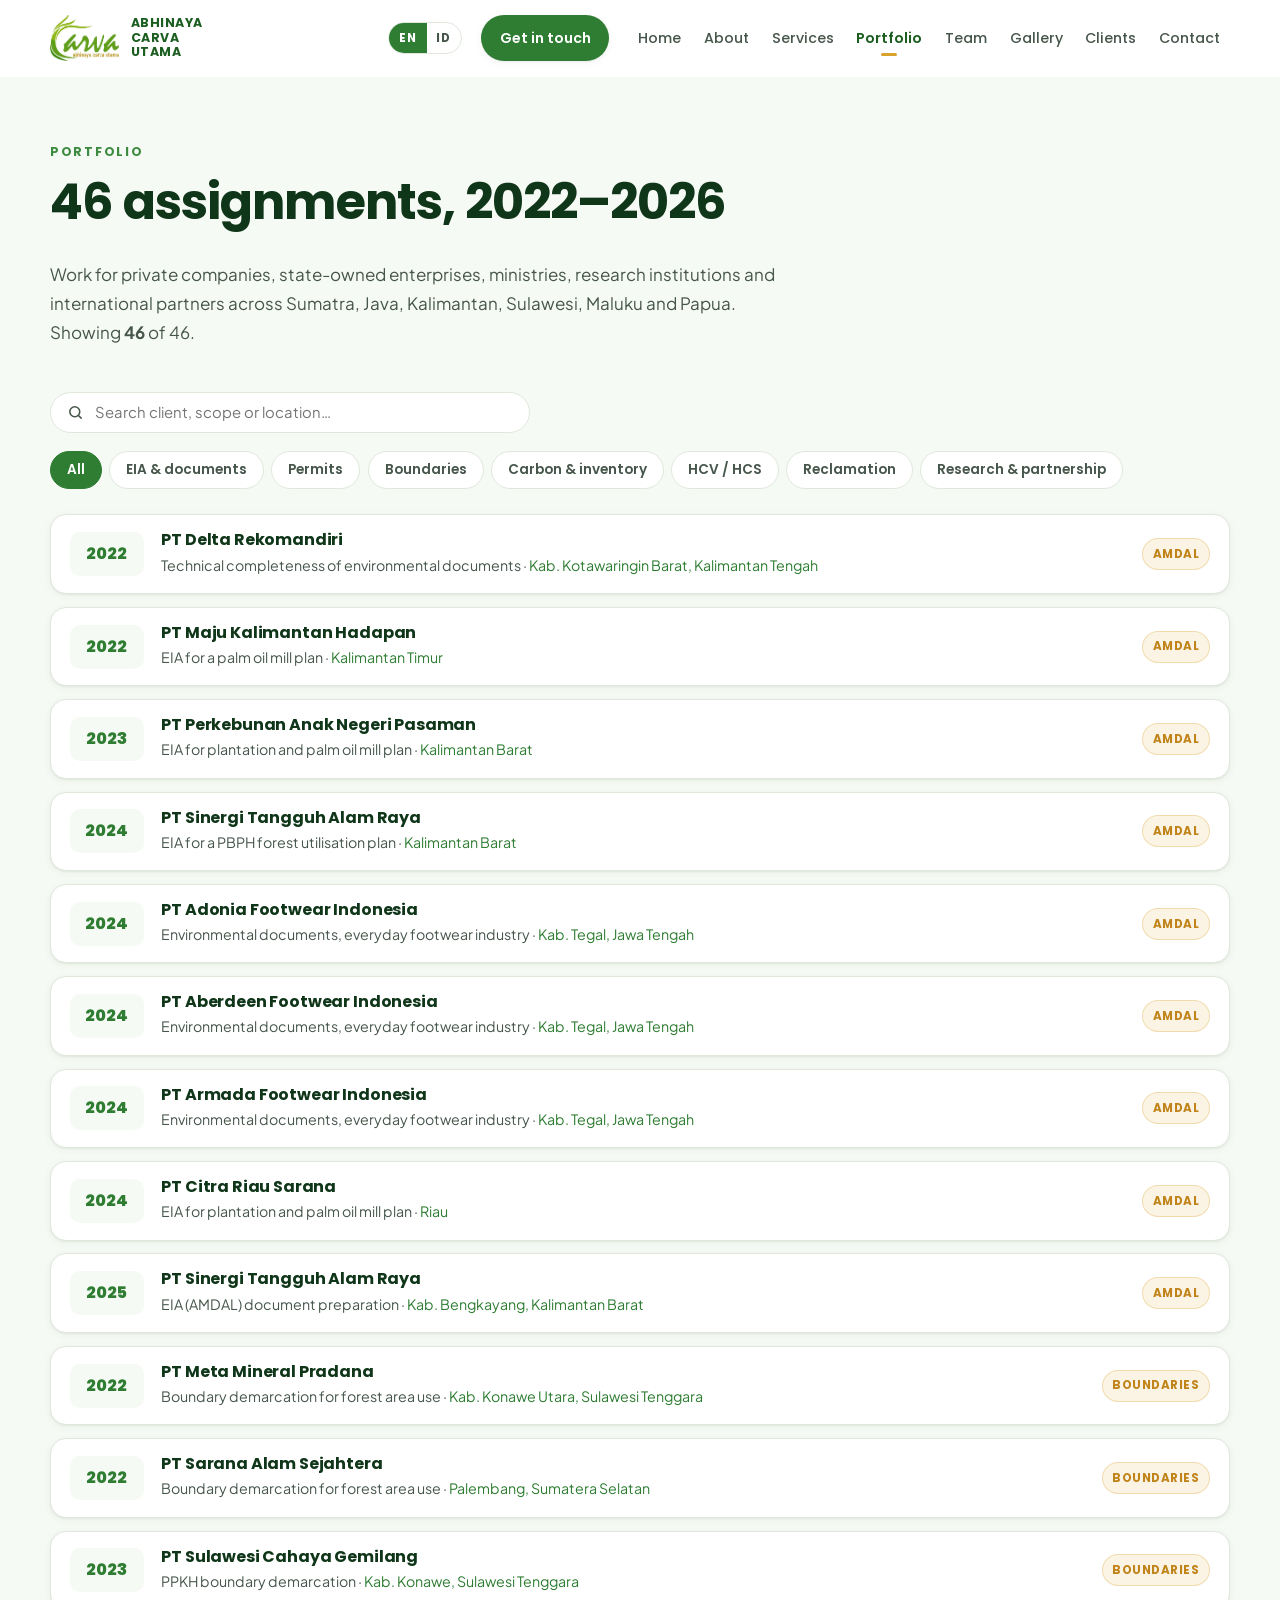
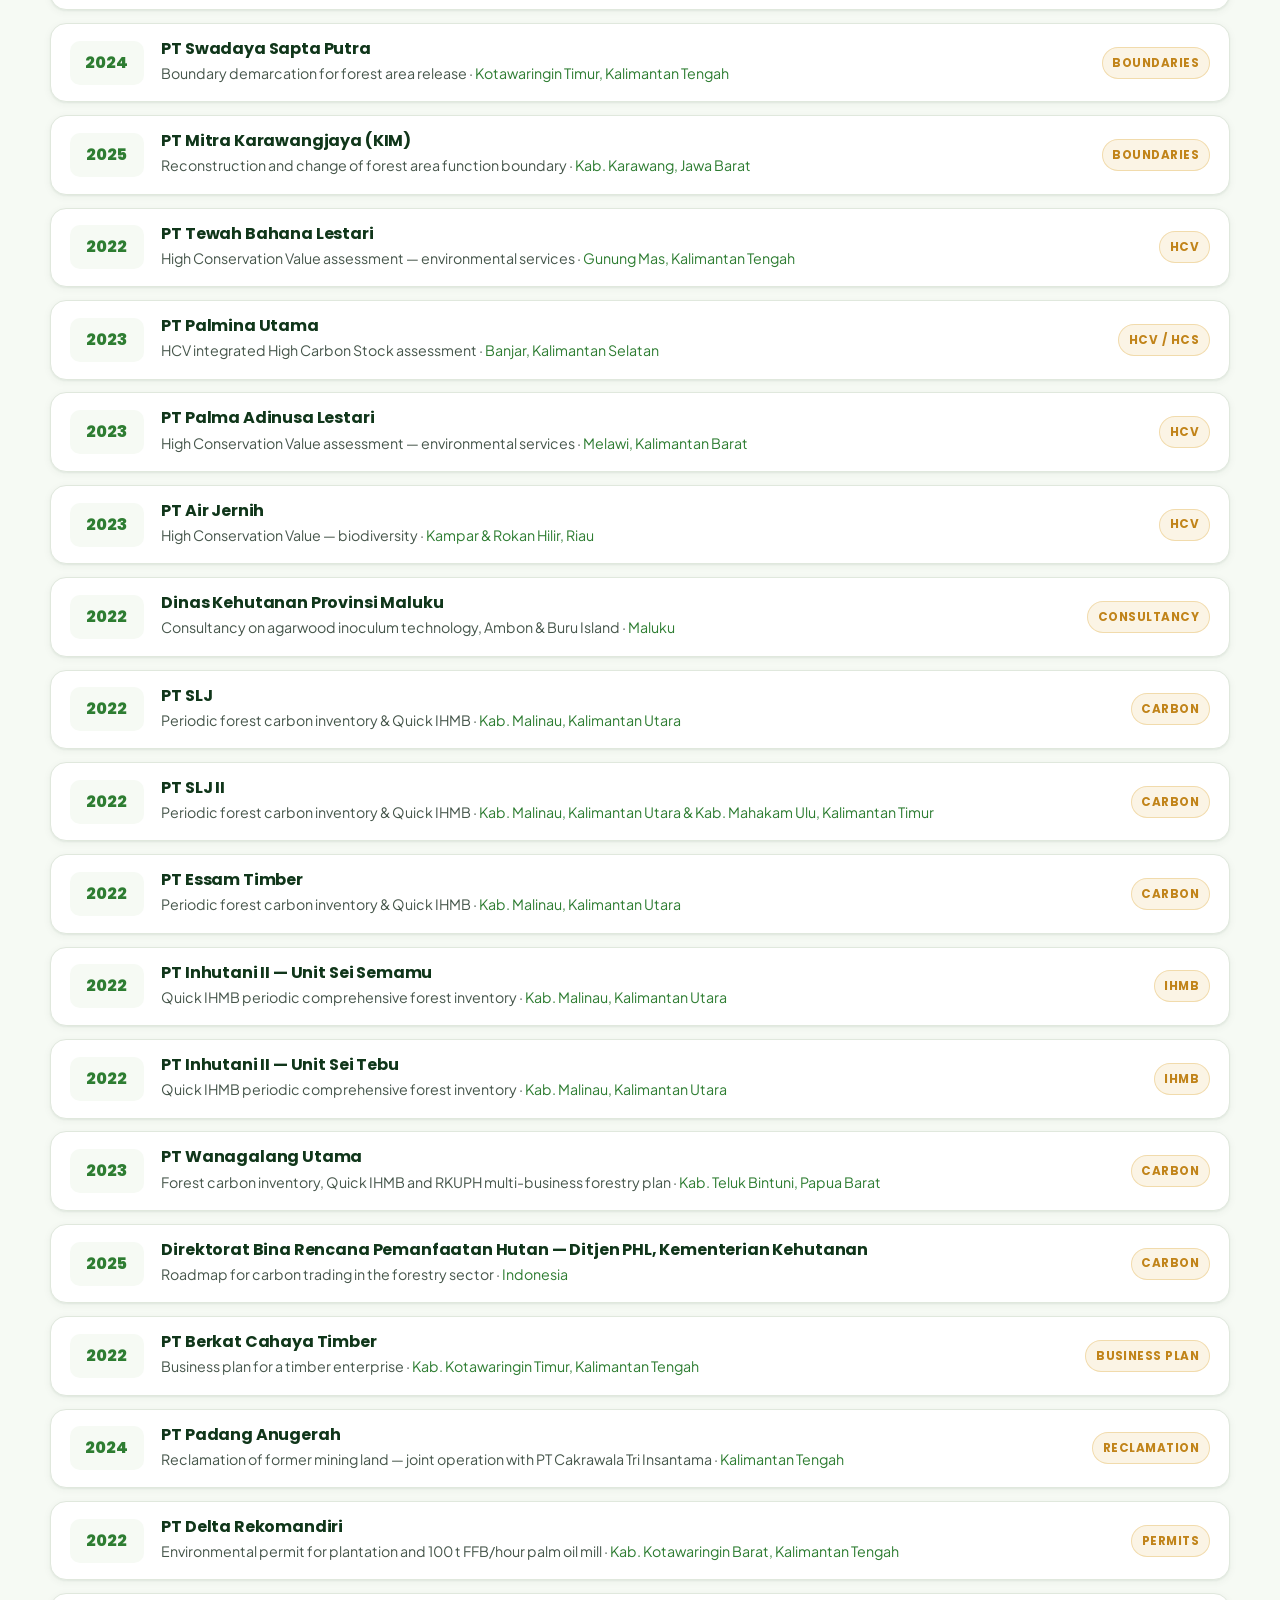
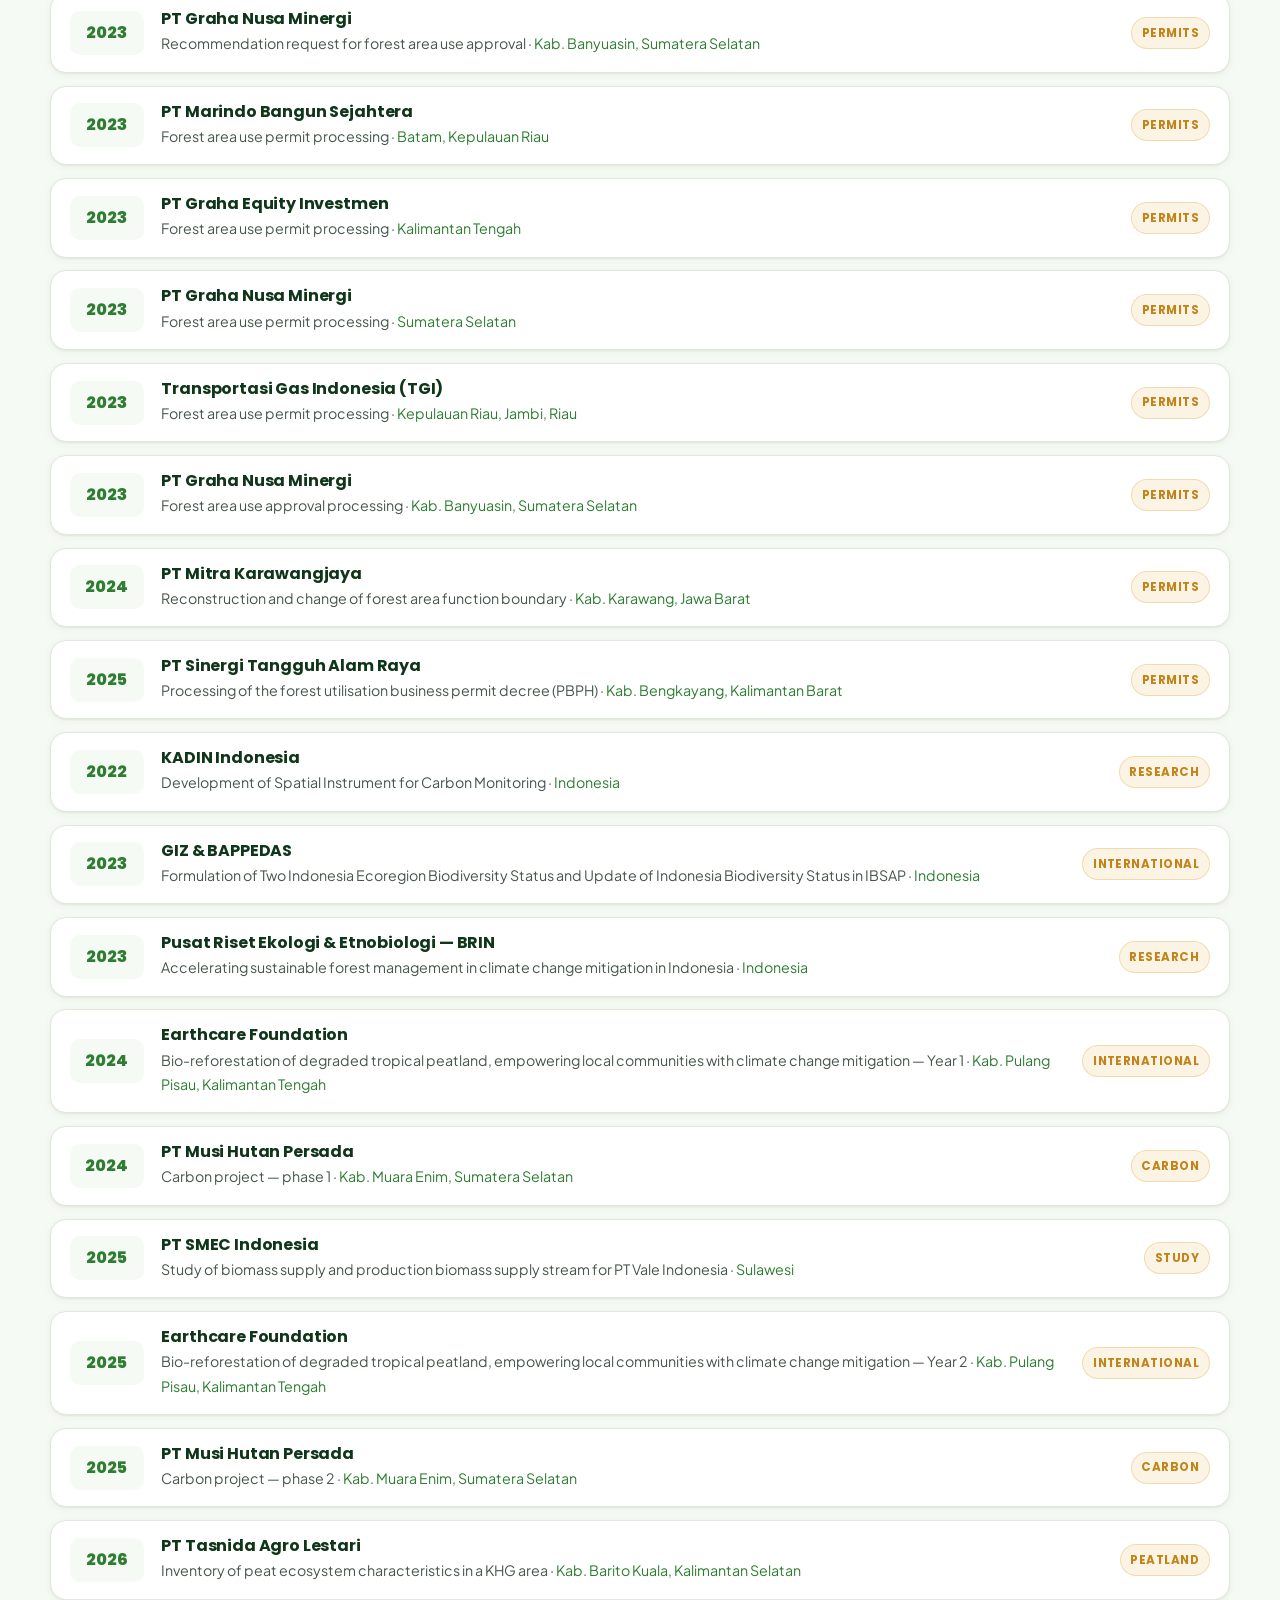
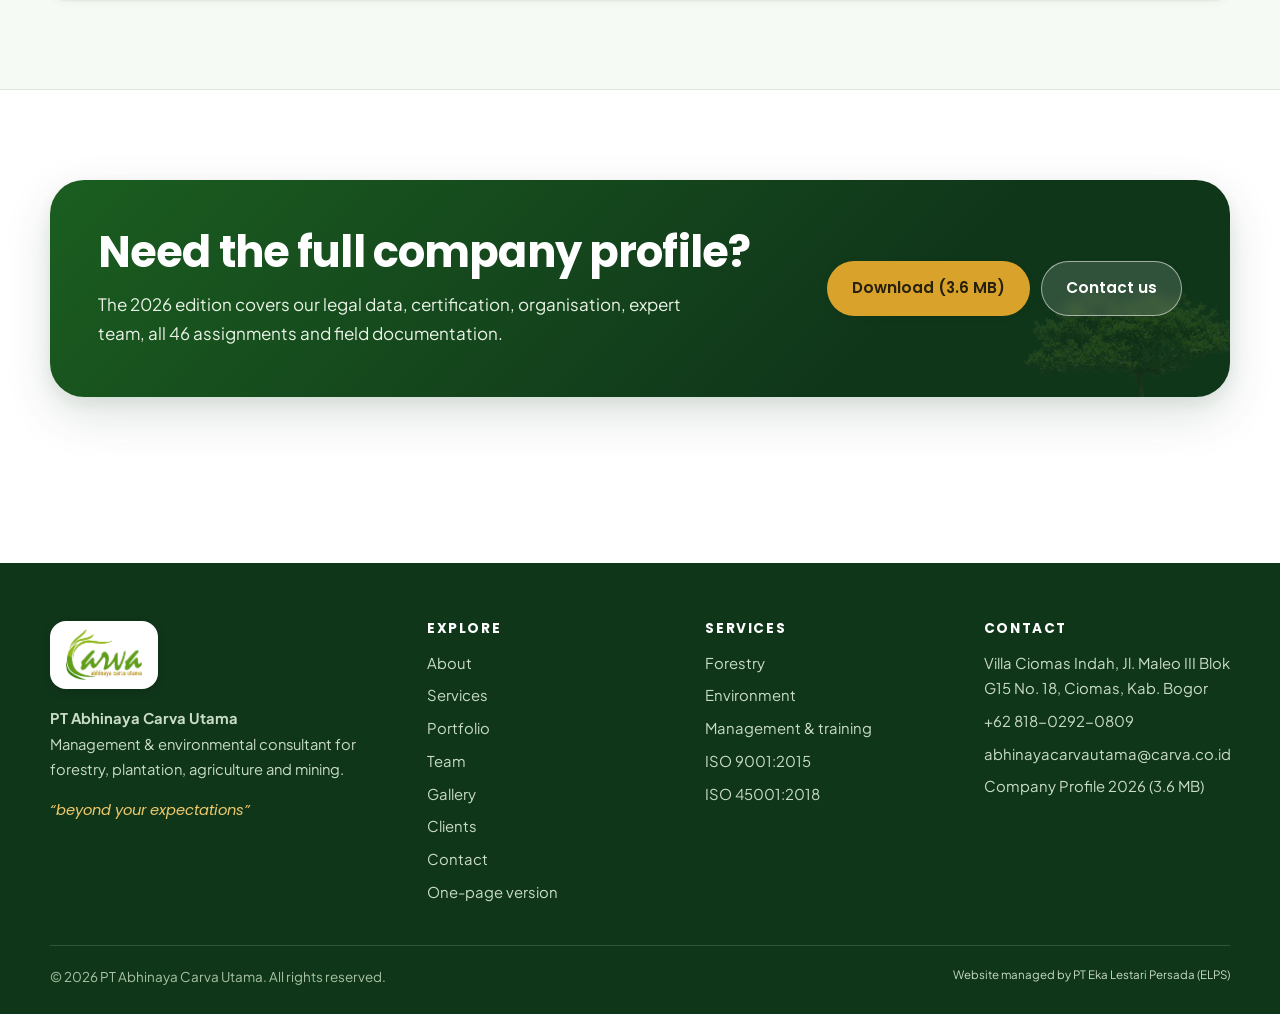
==== portofolio.html @ d55a7860 "Situs profil PT Abhinaya Carva Utama (carva.co.id) Situs statis dwibahasa (default Inggris) dibangun" ====
<!DOCTYPE html>
<html lang="en" data-lang="en">
<head>
<meta charset="utf-8">
<meta name="viewport" content="width=device-width, initial-scale=1">
<title>Portfolio — PT Abhinaya Carva Utama</title>
<meta name="description" content="46 assignments from 2022 to 2026 for private companies, state-owned enterprises, ministries, research institutions and international partners across Indonesia.">
<meta name="author" content="PT Abhinaya Carva Utama">
<link rel="canonical" href="https://carva.co.id/portofolio.html">
<meta name="theme-color" content="#1b5e20">
<meta property="og:type" content="website">
<meta property="og:locale" content="en_US">
<meta property="og:locale:alternate" content="id_ID">
<meta property="og:site_name" content="PT Abhinaya Carva Utama">
<meta property="og:title" content="Portfolio — PT Abhinaya Carva Utama">
<meta property="og:description" content="46 assignments from 2022 to 2026 for private companies, state-owned enterprises, ministries, research institutions and international partners across Indonesia.">
<meta property="og:url" content="https://carva.co.id/portofolio.html">
<meta property="og:image" content="https://carva.co.id/assets/img/hero-hutan.webp">
<meta name="twitter:card" content="summary_large_image">
<link rel="icon" type="image/png" href="assets/img/favicon.png">
<link rel="apple-touch-icon" href="assets/img/favicon.png">
<link rel="preconnect" href="https://fonts.googleapis.com">
<link rel="preconnect" href="https://fonts.gstatic.com" crossorigin>
<link rel="stylesheet" href="https://fonts.googleapis.com/css2?family=Poppins:wght@600;700;800&family=Plus+Jakarta+Sans:wght@400;500;600;700&display=swap">
<link rel="stylesheet" href="assets/css/style.css">
<link rel="stylesheet" href="assets/css/onepage.css">
</head>
<body>
<a class="skip" href="#isi"><span data-l="en">Skip to content</span><span data-l="id">Lompat ke konten</span></a>
<div class="progress" aria-hidden="true"><i></i></div>

<header class="site-header">
  <div class="wrap header-in">
    <a class="brand" href="multi-halaman.html" aria-label="PT Abhinaya Carva Utama">
      <img src="assets/img/logo-carva.png" alt="Logo CARVA — PT Abhinaya Carva Utama" width="617" height="409">
      <b>Abhinaya<br>Carva<br>Utama</b>
    </a>

    <button class="burger" aria-label="Menu" aria-expanded="false" aria-controls="menu"><span></span></button>

    <div class="lang" role="group" aria-label="Language / Bahasa">
      <button type="button" data-lang="en" aria-pressed="true">EN</button>
      <button type="button" data-lang="id" aria-pressed="false">ID</button>
    </div>

    <a class="btn btn-sm nav-cta" href="kontak.html"><span data-l="en">Get in touch</span><span data-l="id">Hubungi kami</span></a>

    <nav class="nav-links" id="menu" aria-label="Main">
      <a href="multi-halaman.html"><span data-l="en">Home</span><span data-l="id">Beranda</span></a>
      <a href="tentang.html"><span data-l="en">About</span><span data-l="id">Tentang</span></a>
      <a href="layanan.html"><span data-l="en">Services</span><span data-l="id">Layanan</span></a>
      <a href="portofolio.html" aria-current="page"><span data-l="en">Portfolio</span><span data-l="id">Portofolio</span></a>
      <a href="tim-ahli.html"><span data-l="en">Team</span><span data-l="id">Tim</span></a>
      <a href="galeri.html"><span data-l="en">Gallery</span><span data-l="id">Galeri</span></a>
      <a href="klien.html"><span data-l="en">Clients</span><span data-l="id">Klien</span></a>
      <a href="kontak.html"><span data-l="en">Contact</span><span data-l="id">Kontak</span></a>
    </nav>
  </div>
</header>

<main id="isi">
<section class="sec sec-top sec-cream" id="portofolio">
  <div class="wrap">
    <div class="sec-head">
      <span class="eyebrow"><span data-l="en">Portfolio</span><span data-l="id">Portofolio</span></span>
      <h1 class="page-h1"><span data-l="en">46 assignments, 2022–2026</span><span data-l="id">46 penugasan, 2022–2026</span></h1>
      <p>
        <span data-l="en">Work for private companies, state-owned enterprises, ministries, research institutions and international partners across Sumatra, Java, Kalimantan, Sulawesi, Maluku and Papua. Showing <b class="pf-count">46</b> of 46.</span>
        <span data-l="id">Pekerjaan untuk perusahaan swasta, BUMN, kementerian, lembaga riset, dan mitra internasional di Sumatera, Jawa, Kalimantan, Sulawesi, Maluku, dan Papua. Menampilkan <b class="pf-count">46</b> dari 46.</span>
      </p>
    </div>

    <div class="search">
      <svg width="17" height="17" viewBox="0 0 24 24" fill="none" stroke="currentColor" stroke-width="2.2" stroke-linecap="round" aria-hidden="true"><circle cx="11" cy="11" r="7"/><path d="m20 20-3.5-3.5"/></svg>
      <input type="search" id="pf-search" data-l-alt="Cari klien, pekerjaan, atau lokasi…|Search client, scope or location…" placeholder="Search client, scope or location…" aria-label="Search portfolio">
    </div>

    <div class="filters" data-target="#pf-list" data-item=".pf-item" data-key="cat" data-search="#pf-search" data-tally=".pf-count">
      <button type="button" data-filter="all" aria-pressed="true"><span data-l="en">All</span><span data-l="id">Semua</span></button>
      <button type="button" data-filter="amdal" aria-pressed="false"><span data-l="en">EIA &amp; documents</span><span data-l="id">AMDAL &amp; dokumen</span></button>
      <button type="button" data-filter="izin" aria-pressed="false"><span data-l="en">Permits</span><span data-l="id">Perizinan</span></button>
      <button type="button" data-filter="batas" aria-pressed="false"><span data-l="en">Boundaries</span><span data-l="id">Tata batas</span></button>
      <button type="button" data-filter="karbon" aria-pressed="false"><span data-l="en">Carbon &amp; inventory</span><span data-l="id">Karbon &amp; IHMB</span></button>
      <button type="button" data-filter="hcv" aria-pressed="false">HCV / HCS</button>
      <button type="button" data-filter="reklamasi" aria-pressed="false"><span data-l="en">Reclamation</span><span data-l="id">Reklamasi</span></button>
      <button type="button" data-filter="riset" aria-pressed="false"><span data-l="en">Research &amp; partnership</span><span data-l="id">Riset &amp; kerja sama</span></button>
    </div>

    <div class="pf" id="pf-list">
      <!-- AMDAL & dokumen lingkungan -->
      <article class="pf-item" data-cat="amdal"><div class="pf-year">2022</div><div><h3>PT Delta Rekomandiri</h3><p><span data-l="en">Technical completeness of environmental documents</span><span data-l="id">Penyusunan kelengkapan teknis dokumen lingkungan</span> · <em>Kab. Kotawaringin Barat, Kalimantan Tengah</em></p></div><span class="pf-cat">AMDAL</span></article>
      <article class="pf-item" data-cat="amdal"><div class="pf-year">2022</div><div><h3>PT Maju Kalimantan Hadapan</h3><p><span data-l="en">EIA for a palm oil mill plan</span><span data-l="id">AMDAL rencana kegiatan pabrik kelapa sawit</span> · <em>Kalimantan Timur</em></p></div><span class="pf-cat">AMDAL</span></article>
      <article class="pf-item" data-cat="amdal"><div class="pf-year">2023</div><div><h3>PT Perkebunan Anak Negeri Pasaman</h3><p><span data-l="en">EIA for plantation and palm oil mill plan</span><span data-l="id">AMDAL rencana kegiatan kebun &amp; pabrik kelapa sawit</span> · <em>Kalimantan Barat</em></p></div><span class="pf-cat">AMDAL</span></article>
      <article class="pf-item" data-cat="amdal"><div class="pf-year">2024</div><div><h3>PT Sinergi Tangguh Alam Raya</h3><p><span data-l="en">EIA for a PBPH forest utilisation plan</span><span data-l="id">AMDAL rencana kegiatan PBPH</span> · <em>Kalimantan Barat</em></p></div><span class="pf-cat">AMDAL</span></article>
      <article class="pf-item" data-cat="amdal"><div class="pf-year">2024</div><div><h3>PT Adonia Footwear Indonesia</h3><p><span data-l="en">Environmental documents, everyday footwear industry</span><span data-l="id">Penyusunan dokumen lingkungan, industri alas kaki keperluan sehari-hari</span> · <em>Kab. Tegal, Jawa Tengah</em></p></div><span class="pf-cat">AMDAL</span></article>
      <article class="pf-item" data-cat="amdal"><div class="pf-year">2024</div><div><h3>PT Aberdeen Footwear Indonesia</h3><p><span data-l="en">Environmental documents, everyday footwear industry</span><span data-l="id">Penyusunan dokumen lingkungan, industri alas kaki keperluan sehari-hari</span> · <em>Kab. Tegal, Jawa Tengah</em></p></div><span class="pf-cat">AMDAL</span></article>
      <article class="pf-item" data-cat="amdal"><div class="pf-year">2024</div><div><h3>PT Armada Footwear Indonesia</h3><p><span data-l="en">Environmental documents, everyday footwear industry</span><span data-l="id">Penyusunan dokumen lingkungan, industri alas kaki keperluan sehari-hari</span> · <em>Kab. Tegal, Jawa Tengah</em></p></div><span class="pf-cat">AMDAL</span></article>
      <article class="pf-item" data-cat="amdal"><div class="pf-year">2024</div><div><h3>PT Citra Riau Sarana</h3><p><span data-l="en">EIA for plantation and palm oil mill plan</span><span data-l="id">AMDAL rencana kegiatan kebun &amp; pabrik kelapa sawit</span> · <em>Riau</em></p></div><span class="pf-cat">AMDAL</span></article>
      <article class="pf-item" data-cat="amdal"><div class="pf-year">2025</div><div><h3>PT Sinergi Tangguh Alam Raya</h3><p><span data-l="en">EIA (AMDAL) document preparation</span><span data-l="id">Penyusunan dokumen AMDAL</span> · <em>Kab. Bengkayang, Kalimantan Barat</em></p></div><span class="pf-cat">AMDAL</span></article>

      <!-- Tata batas -->
      <article class="pf-item" data-cat="batas"><div class="pf-year">2022</div><div><h3>PT Meta Mineral Pradana</h3><p><span data-l="en">Boundary demarcation for forest area use</span><span data-l="id">Tata batas penggunaan kawasan hutan</span> · <em>Kab. Konawe Utara, Sulawesi Tenggara</em></p></div><span class="pf-cat"><span data-l="en">Boundaries</span><span data-l="id">Tata batas</span></span></article>
      <article class="pf-item" data-cat="batas"><div class="pf-year">2022</div><div><h3>PT Sarana Alam Sejahtera</h3><p><span data-l="en">Boundary demarcation for forest area use</span><span data-l="id">Tata batas penggunaan kawasan hutan</span> · <em>Palembang, Sumatera Selatan</em></p></div><span class="pf-cat"><span data-l="en">Boundaries</span><span data-l="id">Tata batas</span></span></article>
      <article class="pf-item" data-cat="batas"><div class="pf-year">2023</div><div><h3>PT Sulawesi Cahaya Gemilang</h3><p><span data-l="en">PPKH boundary demarcation</span><span data-l="id">Tata batas PPKH</span> · <em>Kab. Konawe, Sulawesi Tenggara</em></p></div><span class="pf-cat"><span data-l="en">Boundaries</span><span data-l="id">Tata batas</span></span></article>
      <article class="pf-item" data-cat="batas"><div class="pf-year">2024</div><div><h3>PT Swadaya Sapta Putra</h3><p><span data-l="en">Boundary demarcation for forest area release</span><span data-l="id">Tata batas pelepasan kawasan hutan</span> · <em>Kotawaringin Timur, Kalimantan Tengah</em></p></div><span class="pf-cat"><span data-l="en">Boundaries</span><span data-l="id">Tata batas</span></span></article>
      <article class="pf-item" data-cat="batas"><div class="pf-year">2025</div><div><h3>PT Mitra Karawangjaya (KIM)</h3><p><span data-l="en">Reconstruction and change of forest area function boundary</span><span data-l="id">Rekonstruksi dan perubahan batas fungsi kawasan hutan</span> · <em>Kab. Karawang, Jawa Barat</em></p></div><span class="pf-cat"><span data-l="en">Boundaries</span><span data-l="id">Tata batas</span></span></article>

      <!-- HCV / HCS -->
      <article class="pf-item" data-cat="hcv"><div class="pf-year">2022</div><div><h3>PT Tewah Bahana Lestari</h3><p><span data-l="en">High Conservation Value assessment — environmental services</span><span data-l="id">High Conservation Value — jasa lingkungan</span> · <em>Gunung Mas, Kalimantan Tengah</em></p></div><span class="pf-cat">HCV</span></article>
      <article class="pf-item" data-cat="hcv"><div class="pf-year">2023</div><div><h3>PT Palmina Utama</h3><p><span data-l="en">HCV integrated High Carbon Stock assessment</span><span data-l="id">HCV terintegrasi High Carbon Stock</span> · <em>Banjar, Kalimantan Selatan</em></p></div><span class="pf-cat">HCV / HCS</span></article>
      <article class="pf-item" data-cat="hcv"><div class="pf-year">2023</div><div><h3>PT Palma Adinusa Lestari</h3><p><span data-l="en">High Conservation Value assessment — environmental services</span><span data-l="id">High Conservation Value — jasa lingkungan</span> · <em>Melawi, Kalimantan Barat</em></p></div><span class="pf-cat">HCV</span></article>
      <article class="pf-item" data-cat="hcv"><div class="pf-year">2023</div><div><h3>PT Air Jernih</h3><p><span data-l="en">High Conservation Value — biodiversity</span><span data-l="id">High Conservation Value — biodiversity</span> · <em>Kampar &amp; Rokan Hilir, Riau</em></p></div><span class="pf-cat">HCV</span></article>

      <!-- Karbon & IHMB -->
      <article class="pf-item" data-cat="karbon"><div class="pf-year">2022</div><div><h3>Dinas Kehutanan Provinsi Maluku</h3><p><span data-l="en">Consultancy on agarwood inoculum technology, Ambon &amp; Buru Island</span><span data-l="id">Jasa konsultasi penerapan teknologi pembuatan inokula gaharu, Ambon &amp; Pulau Buru</span> · <em>Maluku</em></p></div><span class="pf-cat"><span data-l="en">Consultancy</span><span data-l="id">Konsultasi</span></span></article>
      <article class="pf-item" data-cat="karbon"><div class="pf-year">2022</div><div><h3>PT SLJ</h3><p><span data-l="en">Periodic forest carbon inventory &amp; Quick IHMB</span><span data-l="id">Inventarisasi karbon hutan berkala &amp; Quick IHMB</span> · <em>Kab. Malinau, Kalimantan Utara</em></p></div><span class="pf-cat"><span data-l="en">Carbon</span><span data-l="id">Karbon</span></span></article>
      <article class="pf-item" data-cat="karbon"><div class="pf-year">2022</div><div><h3>PT SLJ II</h3><p><span data-l="en">Periodic forest carbon inventory &amp; Quick IHMB</span><span data-l="id">Inventarisasi karbon hutan berkala &amp; Quick IHMB</span> · <em>Kab. Malinau, Kalimantan Utara &amp; Kab. Mahakam Ulu, Kalimantan Timur</em></p></div><span class="pf-cat"><span data-l="en">Carbon</span><span data-l="id">Karbon</span></span></article>
      <article class="pf-item" data-cat="karbon"><div class="pf-year">2022</div><div><h3>PT Essam Timber</h3><p><span data-l="en">Periodic forest carbon inventory &amp; Quick IHMB</span><span data-l="id">Inventarisasi karbon hutan berkala &amp; Quick IHMB</span> · <em>Kab. Malinau, Kalimantan Utara</em></p></div><span class="pf-cat"><span data-l="en">Carbon</span><span data-l="id">Karbon</span></span></article>
      <article class="pf-item" data-cat="karbon"><div class="pf-year">2022</div><div><h3>PT Inhutani II — Unit Sei Semamu</h3><p><span data-l="en">Quick IHMB periodic comprehensive forest inventory</span><span data-l="id">Quick IHMB — Inventarisasi Hutan Menyeluruh Berkala</span> · <em>Kab. Malinau, Kalimantan Utara</em></p></div><span class="pf-cat">IHMB</span></article>
      <article class="pf-item" data-cat="karbon"><div class="pf-year">2022</div><div><h3>PT Inhutani II — Unit Sei Tebu</h3><p><span data-l="en">Quick IHMB periodic comprehensive forest inventory</span><span data-l="id">Quick IHMB — Inventarisasi Hutan Menyeluruh Berkala</span> · <em>Kab. Malinau, Kalimantan Utara</em></p></div><span class="pf-cat">IHMB</span></article>
      <article class="pf-item" data-cat="karbon"><div class="pf-year">2023</div><div><h3>PT Wanagalang Utama</h3><p><span data-l="en">Forest carbon inventory, Quick IHMB and RKUPH multi-business forestry plan</span><span data-l="id">Inventarisasi karbon hutan berkala, Quick IHMB, dan penyusunan RKUPH Multi Usaha Kehutanan</span> · <em>Kab. Teluk Bintuni, Papua Barat</em></p></div><span class="pf-cat"><span data-l="en">Carbon</span><span data-l="id">Karbon</span></span></article>
      <article class="pf-item" data-cat="karbon"><div class="pf-year">2025</div><div><h3>Direktorat Bina Rencana Pemanfaatan Hutan — Ditjen PHL, Kementerian Kehutanan</h3><p><span data-l="en">Roadmap for carbon trading in the forestry sector</span><span data-l="id">Penyusunan peta jalan perdagangan karbon sektor kehutanan</span> · <em>Indonesia</em></p></div><span class="pf-cat"><span data-l="en">Carbon</span><span data-l="id">Karbon</span></span></article>
      <article class="pf-item" data-cat="karbon"><div class="pf-year">2022</div><div><h3>PT Berkat Cahaya Timber</h3><p><span data-l="en">Business plan for a timber enterprise</span><span data-l="id">Penyusunan business plan usaha kayu</span> · <em>Kab. Kotawaringin Timur, Kalimantan Tengah</em></p></div><span class="pf-cat">Business Plan</span></article>

      <!-- Reklamasi -->
      <article class="pf-item" data-cat="reklamasi"><div class="pf-year">2024</div><div><h3>PT Padang Anugerah</h3><p><span data-l="en">Reclamation of former mining land — joint operation with PT Cakrawala Tri Insantama</span><span data-l="id">Reklamasi lahan bekas tambang — KSO dengan PT Cakrawala Tri Insantama</span> · <em>Kalimantan Tengah</em></p></div><span class="pf-cat"><span data-l="en">Reclamation</span><span data-l="id">Reklamasi</span></span></article>

      <!-- Perizinan -->
      <article class="pf-item" data-cat="izin"><div class="pf-year">2022</div><div><h3>PT Delta Rekomandiri</h3><p><span data-l="en">Environmental permit for plantation and 100 t FFB/hour palm oil mill</span><span data-l="id">Penyusunan izin lingkungan pembangunan perkebunan &amp; pabrik pengolahan kelapa sawit kapasitas 100 ton TBS/jam</span> · <em>Kab. Kotawaringin Barat, Kalimantan Tengah</em></p></div><span class="pf-cat"><span data-l="en">Permits</span><span data-l="id">Perizinan</span></span></article>
      <article class="pf-item" data-cat="izin"><div class="pf-year">2023</div><div><h3>PT Graha Nusa Minergi</h3><p><span data-l="en">Recommendation request for forest area use approval</span><span data-l="id">Pengurusan permohonan rekomendasi persetujuan penggunaan kawasan hutan</span> · <em>Kab. Banyuasin, Sumatera Selatan</em></p></div><span class="pf-cat"><span data-l="en">Permits</span><span data-l="id">Perizinan</span></span></article>
      <article class="pf-item" data-cat="izin"><div class="pf-year">2023</div><div><h3>PT Marindo Bangun Sejahtera</h3><p><span data-l="en">Forest area use permit processing</span><span data-l="id">Pengurusan perizinan penggunaan kawasan hutan</span> · <em>Batam, Kepulauan Riau</em></p></div><span class="pf-cat"><span data-l="en">Permits</span><span data-l="id">Perizinan</span></span></article>
      <article class="pf-item" data-cat="izin"><div class="pf-year">2023</div><div><h3>PT Graha Equity Investmen</h3><p><span data-l="en">Forest area use permit processing</span><span data-l="id">Pengurusan perizinan penggunaan kawasan hutan</span> · <em>Kalimantan Tengah</em></p></div><span class="pf-cat"><span data-l="en">Permits</span><span data-l="id">Perizinan</span></span></article>
      <article class="pf-item" data-cat="izin"><div class="pf-year">2023</div><div><h3>PT Graha Nusa Minergi</h3><p><span data-l="en">Forest area use permit processing</span><span data-l="id">Pengurusan perizinan penggunaan kawasan hutan</span> · <em>Sumatera Selatan</em></p></div><span class="pf-cat"><span data-l="en">Permits</span><span data-l="id">Perizinan</span></span></article>
      <article class="pf-item" data-cat="izin"><div class="pf-year">2023</div><div><h3>Transportasi Gas Indonesia (TGI)</h3><p><span data-l="en">Forest area use permit processing</span><span data-l="id">Pengurusan perizinan penggunaan kawasan hutan</span> · <em>Kepulauan Riau, Jambi, Riau</em></p></div><span class="pf-cat"><span data-l="en">Permits</span><span data-l="id">Perizinan</span></span></article>
      <article class="pf-item" data-cat="izin"><div class="pf-year">2023</div><div><h3>PT Graha Nusa Minergi</h3><p><span data-l="en">Forest area use approval processing</span><span data-l="id">Pengurusan persetujuan penggunaan kawasan hutan</span> · <em>Kab. Banyuasin, Sumatera Selatan</em></p></div><span class="pf-cat"><span data-l="en">Permits</span><span data-l="id">Perizinan</span></span></article>
      <article class="pf-item" data-cat="izin"><div class="pf-year">2024</div><div><h3>PT Mitra Karawangjaya</h3><p><span data-l="en">Reconstruction and change of forest area function boundary</span><span data-l="id">Rekonstruksi &amp; perubahan batas fungsi kawasan hutan</span> · <em>Kab. Karawang, Jawa Barat</em></p></div><span class="pf-cat"><span data-l="en">Permits</span><span data-l="id">Perizinan</span></span></article>
      <article class="pf-item" data-cat="izin"><div class="pf-year">2025</div><div><h3>PT Sinergi Tangguh Alam Raya</h3><p><span data-l="en">Processing of the forest utilisation business permit decree (PBPH)</span><span data-l="id">Pengurusan SK perizinan berusaha pemanfaatan hutan</span> · <em>Kab. Bengkayang, Kalimantan Barat</em></p></div><span class="pf-cat"><span data-l="en">Permits</span><span data-l="id">Perizinan</span></span></article>

      <!-- Riset & kerja sama -->
      <article class="pf-item" data-cat="riset"><div class="pf-year">2022</div><div><h3>KADIN Indonesia</h3><p>Development of Spatial Instrument for Carbon Monitoring · <em>Indonesia</em></p></div><span class="pf-cat"><span data-l="en">Research</span><span data-l="id">Riset</span></span></article>
      <article class="pf-item" data-cat="riset"><div class="pf-year">2023</div><div><h3>GIZ &amp; BAPPEDAS</h3><p>Formulation of Two Indonesia Ecoregion Biodiversity Status and Update of Indonesia Biodiversity Status in IBSAP · <em>Indonesia</em></p></div><span class="pf-cat"><span data-l="en">International</span><span data-l="id">Internasional</span></span></article>
      <article class="pf-item" data-cat="riset"><div class="pf-year">2023</div><div><h3>Pusat Riset Ekologi &amp; Etnobiologi — BRIN</h3><p><span data-l="en">Accelerating sustainable forest management in climate change mitigation in Indonesia</span><span data-l="id">Akselerasi pengelolaan hutan lestari dalam mitigasi perubahan iklim di Indonesia</span> · <em>Indonesia</em></p></div><span class="pf-cat"><span data-l="en">Research</span><span data-l="id">Riset</span></span></article>
      <article class="pf-item" data-cat="riset"><div class="pf-year">2024</div><div><h3>Earthcare Foundation</h3><p>Bio-reforestation of degraded tropical peatland, empowering local communities with climate change mitigation — <span data-l="en">Year 1</span><span data-l="id">Tahun 1</span> · <em>Kab. Pulang Pisau, Kalimantan Tengah</em></p></div><span class="pf-cat"><span data-l="en">International</span><span data-l="id">Internasional</span></span></article>
      <article class="pf-item" data-cat="riset"><div class="pf-year">2024</div><div><h3>PT Musi Hutan Persada</h3><p><span data-l="en">Carbon project — phase 1</span><span data-l="id">Proyek karbon — tahap 1</span> · <em>Kab. Muara Enim, Sumatera Selatan</em></p></div><span class="pf-cat"><span data-l="en">Carbon</span><span data-l="id">Karbon</span></span></article>
      <article class="pf-item" data-cat="riset"><div class="pf-year">2025</div><div><h3>PT SMEC Indonesia</h3><p>Study of biomass supply and production biomass supply stream <span data-l="en">for</span><span data-l="id">a.n.</span> PT Vale Indonesia · <em>Sulawesi</em></p></div><span class="pf-cat"><span data-l="en">Study</span><span data-l="id">Kajian</span></span></article>
      <article class="pf-item" data-cat="riset"><div class="pf-year">2025</div><div><h3>Earthcare Foundation</h3><p>Bio-reforestation of degraded tropical peatland, empowering local communities with climate change mitigation — <span data-l="en">Year 2</span><span data-l="id">Tahun 2</span> · <em>Kab. Pulang Pisau, Kalimantan Tengah</em></p></div><span class="pf-cat"><span data-l="en">International</span><span data-l="id">Internasional</span></span></article>
      <article class="pf-item" data-cat="riset"><div class="pf-year">2025</div><div><h3>PT Musi Hutan Persada</h3><p><span data-l="en">Carbon project — phase 2</span><span data-l="id">Proyek karbon — tahap 2</span> · <em>Kab. Muara Enim, Sumatera Selatan</em></p></div><span class="pf-cat"><span data-l="en">Carbon</span><span data-l="id">Karbon</span></span></article>
      <article class="pf-item" data-cat="riset"><div class="pf-year">2026</div><div><h3>PT Tasnida Agro Lestari</h3><p><span data-l="en">Inventory of peat ecosystem characteristics in a KHG area</span><span data-l="id">Inventarisasi karakteristik ekosistem gambut pada daerah KHG</span> · <em>Kab. Barito Kuala, Kalimantan Selatan</em></p></div><span class="pf-cat"><span data-l="en">Peatland</span><span data-l="id">Gambut</span></span></article>

      <p class="pf-empty is-hidden"><span data-l="en">No assignment matches that search.</span><span data-l="id">Tidak ada penugasan yang cocok dengan pencarian itu.</span></p>
    </div>
  </div>
</section>

<section class="sec">
  <div class="wrap">
    <div class="cta reveal">
      <div>
        <h2><span data-l="en">Need the full company profile?</span><span data-l="id">Perlu company profile lengkap?</span></h2>
        <p><span data-l="en">The 2026 edition covers our legal data, certification, organisation, expert team, all 46 assignments and field documentation.</span><span data-l="id">Edisi 2026 memuat data legal, sertifikasi, struktur organisasi, tim ahli, seluruh 46 penugasan, dan dokumentasi lapangan.</span></p>
      </div>
      <div class="cta-actions">
        <a class="btn btn-gold" href="assets/dok/Company-Profile-PT-Abhinaya-Carva-Utama-2026-ringan.pdf" download><span data-l="en">Download (3.6 MB)</span><span data-l="id">Unduh (3,6 MB)</span></a>
        <a class="btn btn-light" href="kontak.html"><span data-l="en">Contact us</span><span data-l="id">Hubungi kami</span></a>
      </div>
    </div>
  </div>
</section>
</main>

<footer class="site-footer">
  <div class="wrap">
    <div class="foot-grid">
      <div>
        <img class="flogo" src="assets/img/logo-carva.png" alt="CARVA" width="617" height="409" loading="lazy">
        <p><b>PT Abhinaya Carva Utama</b><br>
          <span data-l="en">Management &amp; environmental consultant for forestry, plantation, agriculture and mining.</span>
          <span data-l="id">Konsultan manajemen &amp; lingkungan untuk kehutanan, perkebunan, pertanian, dan pertambangan.</span>
        </p>
        <p class="foot-motto">“beyond your expectations”</p>
      </div>
      <div>
        <h4 data-l-alt="Jelajahi|Explore">Explore</h4>
        <ul>
          <li><a href="tentang.html"><span data-l="en">About</span><span data-l="id">Tentang</span></a></li>
          <li><a href="layanan.html"><span data-l="en">Services</span><span data-l="id">Layanan</span></a></li>
          <li><a href="portofolio.html"><span data-l="en">Portfolio</span><span data-l="id">Portofolio</span></a></li>
          <li><a href="tim-ahli.html"><span data-l="en">Team</span><span data-l="id">Tim</span></a></li>
          <li><a href="galeri.html"><span data-l="en">Gallery</span><span data-l="id">Galeri</span></a></li>
          <li><a href="klien.html"><span data-l="en">Clients</span><span data-l="id">Klien</span></a></li>
          <li><a href="kontak.html"><span data-l="en">Contact</span><span data-l="id">Kontak</span></a></li>
          <li><a href="index.html"><span data-l="en">One-page version</span><span data-l="id">Versi satu halaman</span></a></li>
        </ul>
      </div>
      <div>
        <h4 data-l-alt="Layanan|Services">Services</h4>
        <ul>
          <li><span data-l="en">Forestry</span><span data-l="id">Kehutanan</span></li>
          <li><span data-l="en">Environment</span><span data-l="id">Lingkungan</span></li>
          <li><span data-l="en">Management &amp; training</span><span data-l="id">Manajemen &amp; pelatihan</span></li>
          <li>ISO 9001:2015</li>
          <li>ISO 45001:2018</li>
        </ul>
      </div>
      <div>
        <h4 data-l-alt="Kontak|Contact">Contact</h4>
        <ul>
          <li>Villa Ciomas Indah, Jl. Maleo III Blok G15 No. 18, Ciomas, Kab. Bogor</li>
          <li><a href="tel:+6281802920809">+62 818-0292-0809</a></li>
          <li><a href="mailto:abhinayacarvautama@carva.co.id">abhinayacarvautama@carva.co.id</a></li>
          <li><a href="assets/dok/Company-Profile-PT-Abhinaya-Carva-Utama-2026-ringan.pdf" download><span data-l="en">Company Profile 2026 (3.6 MB)</span><span data-l="id">Company Profile 2026 (3,6 MB)</span></a></li>
        </ul>
      </div>
    </div>
    <div class="foot-bot">
      <span>© <span data-year>2026</span> PT Abhinaya Carva Utama. <span data-l="en">All rights reserved.</span><span data-l="id">Seluruh hak dilindungi.</span></span>
      <span class="alt-view"><a href="https://elps.co.id" target="_blank" rel="noopener"><span data-l="id">Website dalam pengelolaan PT. Eka Lestari Persada (ELPS)</span><span data-l="en">Website managed by PT Eka Lestari Persada (ELPS)</span></a></span>
    </div>
  </div>
</footer>

<button class="totop" aria-label="Back to top" data-l-alt="Kembali ke atas|Back to top">
  <svg width="18" height="18" viewBox="0 0 24 24" fill="none" stroke="currentColor" stroke-width="2.4" stroke-linecap="round" stroke-linejoin="round" aria-hidden="true"><path d="M12 20V6"/><path d="m6 11 6-6 6 6"/></svg>
</button>

<div class="lightbox" role="dialog" aria-modal="true" aria-label="Photo viewer">
  <button class="lb-close" type="button" aria-label="Close">×</button>
  <button class="lb-prev" type="button" aria-label="Previous">‹</button>
  <button class="lb-next" type="button" aria-label="Next">›</button>
  <div>
    <img alt="">
    <p class="lb-cap"></p>
  </div>
</div>

<script src="assets/js/main.js"></script>
<script src="assets/js/onepage.js"></script>
</body>
</html>
---- assets/css/style.css ----
/* =========================================================================
   PT Abhinaya Carva Utama — carva.co.id
   Gaya bersama untuk versi satu halaman (index.html) dan versi multi-halaman.
   Palet diambil dari company profile 2026: hijau hutan, hijau daun, emas.
   ====================================================================== */

:root {
  --green-900: #10361a;
  --green-800: #1b5e20;
  --green-700: #2e7d32;
  --green-600: #3d8b40;
  --leaf-500:  #7cb342;
  --leaf-400:  #96c95a;
  --gold-600:  #c1841a;
  --gold-500:  #d9a22b;
  --gold-300:  #f0c96a;

  --ink:       #15211a;
  --ink-soft:  #46564b;
  --line:      #e0e8dd;
  --cream:     #f6faf4;
  --paper:     #ffffff;
  --sky:       #eef6fb;

  --shadow-sm: 0 1px 2px rgba(16, 54, 26, .06), 0 2px 8px rgba(16, 54, 26, .05);
  --shadow-md: 0 6px 18px rgba(16, 54, 26, .08), 0 2px 6px rgba(16, 54, 26, .05);
  --shadow-lg: 0 18px 48px rgba(16, 54, 26, .14), 0 6px 16px rgba(16, 54, 26, .07);

  --r-sm: 10px;
  --r-md: 16px;
  --r-lg: 24px;
  --r-xl: 34px;

  --wrap: 1180px;
  --header-h: 76px;

  --sans: "Plus Jakarta Sans", ui-sans-serif, system-ui, -apple-system, "Segoe UI", Roboto, Arial, sans-serif;
  --display: "Poppins", var(--sans);
}

/* --- dasar --------------------------------------------------------------- */
*, *::before, *::after { box-sizing: border-box; }

html { -webkit-text-size-adjust: 100%; scroll-behavior: smooth; }
@media (prefers-reduced-motion: reduce) { html { scroll-behavior: auto; } }

body {
  margin: 0;
  font-family: var(--sans);
  font-size: 17px;
  line-height: 1.72;
  color: var(--ink);
  background: var(--paper);
  overflow-x: hidden;
}

img, svg { max-width: 100%; height: auto; display: block; }
a { color: var(--green-700); text-decoration: none; }
a:hover { color: var(--green-800); }
ul { margin: 0; padding: 0; list-style: none; }

h1, h2, h3, h4 {
  font-family: var(--display);
  font-weight: 700;
  line-height: 1.14;
  letter-spacing: -.02em;
  color: var(--green-900);
  margin: 0 0 .6em;
  text-wrap: balance;
}
h1 { font-size: clamp(2.15rem, 5.2vw, 3.9rem); }
h2 { font-size: clamp(1.72rem, 3.6vw, 2.7rem); }
h3 { font-size: clamp(1.12rem, 1.7vw, 1.35rem); }
p  { margin: 0 0 1.1em; }
p:last-child { margin-bottom: 0; }

:focus-visible {
  outline: 3px solid var(--gold-500);
  outline-offset: 3px;
  border-radius: 4px;
}

.wrap { width: min(100% - 2.6rem, var(--wrap)); margin-inline: auto; }
@media (max-width: 640px) { .wrap { width: min(100% - 1.6rem, var(--wrap)); } }

.skip {
  position: absolute; left: -9999px; top: 0; z-index: 200;
  background: var(--green-800); color: #fff; padding: .7rem 1.1rem; border-radius: 0 0 var(--r-sm) 0;
}
.skip:focus { left: 0; color: #fff; }

/* --- dwibahasa ----------------------------------------------------------- */
html[data-lang="id"] [data-l="en"], html[data-lang="en"] [data-l="id"] { display: none !important; }

/* --- tombol -------------------------------------------------------------- */
.btn {
  --btn-bg: var(--green-700);
  --btn-fg: #fff;
  display: inline-flex; align-items: center; gap: .55rem;
  font-family: var(--display); font-weight: 600; font-size: .96rem;
  padding: .82rem 1.5rem;
  border: 1.5px solid transparent; border-radius: 999px;
  background: var(--btn-bg); color: var(--btn-fg);
  cursor: pointer; text-align: center;
  transition: transform .18s ease, box-shadow .18s ease, background .18s ease, color .18s ease, border-color .18s ease;
  box-shadow: var(--shadow-sm);
}
.btn:hover { color: var(--btn-fg); transform: translateY(-2px); box-shadow: var(--shadow-md); }
.btn:active { transform: translateY(0); }
.btn svg { flex: none; }

.btn-gold  { --btn-bg: var(--gold-500); --btn-fg: #26200c; }
.btn-ghost { --btn-bg: transparent; --btn-fg: var(--green-800); border-color: var(--green-700); box-shadow: none; }
.btn-ghost:hover { --btn-bg: var(--green-700); --btn-fg: #fff; }
.btn-light { --btn-bg: rgba(255,255,255,.14); --btn-fg: #fff; border-color: rgba(255,255,255,.55); backdrop-filter: blur(4px); }
.btn-light:hover { --btn-bg: #fff; --btn-fg: var(--green-800); border-color: #fff; }
.btn-sm { padding: .6rem 1.1rem; font-size: .88rem; }

/* --- header -------------------------------------------------------------- */
.site-header {
  position: sticky; top: 0; z-index: 100;
  background: rgba(255, 255, 255, .82);
  backdrop-filter: blur(14px) saturate(1.4);
  border-bottom: 1px solid transparent;
  transition: box-shadow .2s ease, border-color .2s ease, background .2s ease;
}
.site-header.is-stuck { box-shadow: var(--shadow-sm); border-bottom-color: var(--line); background: rgba(255,255,255,.94); }
.header-in {
  min-height: var(--header-h);
  display: flex; align-items: center; gap: 1.2rem;
}
.brand { display: flex; align-items: center; gap: .7rem; margin-right: auto; }
.brand img { height: 46px; width: auto; }
.brand b {
  font-family: var(--display); font-size: .78rem; font-weight: 700; line-height: 1.15;
  color: var(--green-800); letter-spacing: .04em; text-transform: uppercase;
  display: block; max-width: 8.5rem;
}
@media (max-width: 420px) { .brand b { display: none; } }

.nav-links { display: flex; align-items: center; gap: .18rem; }
.nav-links a {
  font-family: var(--display); font-size: .89rem; font-weight: 500;
  color: var(--ink-soft); padding: .55rem .62rem; border-radius: 999px;
  position: relative; transition: color .16s ease, background .16s ease;
}
.nav-links a:hover { color: var(--green-800); background: var(--cream); }
.nav-links a[aria-current] { color: var(--green-800); font-weight: 600; }
.nav-links a[aria-current]::after {
  content: ""; position: absolute; left: 50%; bottom: .18rem; translate: -50% 0;
  width: 16px; height: 3px; border-radius: 3px; background: var(--gold-500);
}

.lang { display: flex; border: 1.5px solid var(--line); border-radius: 999px; overflow: hidden; background: #fff; }
.lang button {
  font-family: var(--display); font-size: .74rem; font-weight: 700; letter-spacing: .06em;
  padding: .42rem .62rem; border: 0; background: transparent; color: var(--ink-soft); cursor: pointer;
}
.lang button[aria-pressed="true"] { background: var(--green-700); color: #fff; }

.burger {
  display: none; width: 44px; height: 40px; border: 1.5px solid var(--line);
  border-radius: var(--r-sm); background: #fff; cursor: pointer; position: relative;
}
.burger span, .burger::before, .burger::after {
  content: ""; position: absolute; left: 11px; right: 11px; height: 2px; border-radius: 2px;
  background: var(--green-800); transition: transform .2s ease, opacity .2s ease;
}
.burger::before { top: 13px; } .burger span { top: 19px; } .burger::after { bottom: 13px; }
.burger[aria-expanded="true"]::before { transform: translateY(6px) rotate(45deg); }
.burger[aria-expanded="true"] span { opacity: 0; }
.burger[aria-expanded="true"]::after { transform: translateY(-6px) rotate(-45deg); }

@media (max-width: 1040px) {
  .burger { display: block; order: 3; }
  .nav-links {
    order: 4; flex-basis: 100%; flex-direction: column; align-items: stretch;
    gap: 0; max-height: 0; overflow: hidden; transition: max-height .28s ease;
  }
  .nav-links.is-open { max-height: 70vh; overflow-y: auto; padding-bottom: .8rem; }
  .nav-links a { padding: .78rem .4rem; border-bottom: 1px solid var(--line); border-radius: 0; }
  .nav-links a[aria-current]::after { display: none; }
  .header-in { flex-wrap: wrap; padding-block: .6rem; }
  .nav-cta { display: none; }
}

/* --- hero ---------------------------------------------------------------- */
.hero {
  position: relative; isolation: isolate; overflow: hidden;
  background:
    radial-gradient(120% 90% at 82% 8%, #dff0e4 0%, rgba(223,240,228,0) 58%),
    linear-gradient(175deg, var(--sky) 0%, #fdfefb 46%, #eef7e9 100%);
  padding: clamp(2.6rem, 6vw, 5.2rem) 0 clamp(3rem, 6vw, 4.6rem);
}
.hero::after {
  content: ""; position: absolute; inset: auto 0 -1px 0; height: 120px; z-index: -1;
  background: linear-gradient(to top, rgba(124,179,66,.16), transparent);
}
.hero-grid {
  display: grid; grid-template-columns: minmax(0, 1.04fr) minmax(0, .96fr);
  gap: clamp(1.6rem, 4vw, 3.4rem); align-items: center;
}
@media (max-width: 900px) { .hero-grid { grid-template-columns: 1fr; } }

.kicker {
  display: inline-flex; align-items: center; gap: .5rem;
  font-family: var(--display); font-size: .76rem; font-weight: 700;
  letter-spacing: .13em; text-transform: uppercase; color: var(--gold-600);
  background: rgba(217, 162, 43, .12); border: 1px solid rgba(217, 162, 43, .32);
  padding: .38rem .82rem; border-radius: 999px; margin-bottom: 1.15rem;
}
.kicker::before { content: ""; width: 6px; height: 6px; border-radius: 50%; background: var(--gold-500); }

.hero h1 { margin-bottom: .5em; }
.hero h1 em {
  font-style: normal; display: block;
  background: linear-gradient(96deg, var(--green-700), var(--leaf-500) 62%, var(--gold-500));
  -webkit-background-clip: text; background-clip: text; color: transparent;
}
.lead { font-size: clamp(1.02rem, 1.35vw, 1.16rem); color: var(--ink-soft); max-width: 60ch; }
.hero-actions { display: flex; flex-wrap: wrap; gap: .7rem; margin-top: 1.7rem; }

.motto {
  margin-top: 1.9rem; padding-left: 1.05rem; border-left: 3px solid var(--gold-500);
  font-family: var(--display); font-style: italic; font-weight: 500;
  color: var(--green-800); font-size: 1.03rem;
}

.hero-art { position: relative; }
.hero-art .shot {
  border-radius: var(--r-xl); overflow: hidden; box-shadow: var(--shadow-lg);
  border: 8px solid #fff; aspect-ratio: 4 / 3.05; background: var(--cream);
}
.hero-art .shot img { width: 100%; height: 100%; object-fit: cover; }
.hero-art .globe {
  position: absolute; width: 38%; max-width: 190px; left: -6%; bottom: -8%;
  filter: drop-shadow(0 14px 26px rgba(16, 54, 26, .28));
  animation: float 7s ease-in-out infinite;
}
.hero-art .badge {
  position: absolute; right: -4%; top: 6%;
  background: #fff; border-radius: var(--r-md); box-shadow: var(--shadow-md);
  padding: .7rem .95rem; display: flex; align-items: center; gap: .6rem;
  font-family: var(--display); font-size: .8rem; font-weight: 600; color: var(--green-800);
  border: 1px solid var(--line);
}
.hero-art .badge b { font-size: 1.24rem; color: var(--gold-600); font-weight: 800; line-height: 1; }
@keyframes float { 0%, 100% { transform: translateY(0); } 50% { transform: translateY(-13px); } }
@media (prefers-reduced-motion: reduce) { .hero-art .globe { animation: none; } }
@media (max-width: 900px) { .hero-art .globe { max-width: 130px; } }

/* --- deret statistik ----------------------------------------------------- */
.stats {
  display: grid; grid-template-columns: repeat(4, 1fr); gap: 1px;
  background: var(--line); border: 1px solid var(--line);
  border-radius: var(--r-lg); overflow: hidden; margin-top: clamp(2.2rem, 4vw, 3.4rem);
  box-shadow: var(--shadow-sm);
}
.stats div { background: #fff; padding: 1.25rem 1rem; text-align: center; }
.stats b {
  display: block; font-family: var(--display); font-weight: 800;
  font-size: clamp(1.65rem, 3.2vw, 2.35rem); line-height: 1; color: var(--green-700);
}
.stats span { font-size: .82rem; color: var(--ink-soft); letter-spacing: .02em; }
@media (max-width: 720px) { .stats { grid-template-columns: repeat(2, 1fr); } }

/* --- kerangka section ---------------------------------------------------- */
section[id] { scroll-margin-top: calc(var(--header-h) + 12px); }
.sec { padding: clamp(3.4rem, 7vw, 6rem) 0; position: relative; }
.sec-cream { background: var(--cream); }
.sec-line  { border-top: 1px solid var(--line); }

/* Bagian pertama pada halaman versi multi-halaman: judulnya adalah <h1>
   halaman itu, jadi diberi ruang atas lebih lapang. */
.sec-top { padding-top: clamp(2.6rem, 5vw, 4.4rem); }
.page-h1 { font-size: clamp(1.95rem, 4.2vw, 3.1rem); }

.sec-head { max-width: 62ch; margin-bottom: clamp(1.8rem, 3.5vw, 2.9rem); }
.sec-head.center { margin-inline: auto; text-align: center; }
.sec-head p { color: var(--ink-soft); }
.eyebrow {
  font-family: var(--display); font-size: .78rem; font-weight: 700;
  letter-spacing: .14em; text-transform: uppercase; color: var(--green-600);
  display: block; margin-bottom: .7rem;
}

/* --- kartu umum ---------------------------------------------------------- */
.card {
  background: #fff; border: 1px solid var(--line); border-radius: var(--r-lg);
  padding: 1.6rem; box-shadow: var(--shadow-sm);
  transition: transform .2s ease, box-shadow .2s ease, border-color .2s ease;
}
.card:hover { transform: translateY(-3px); box-shadow: var(--shadow-md); border-color: #cfe0c8; }
.grid { display: grid; gap: clamp(1rem, 2vw, 1.5rem); }
.g-2 { grid-template-columns: repeat(2, minmax(0, 1fr)); }
.g-3 { grid-template-columns: repeat(3, minmax(0, 1fr)); }
.g-4 { grid-template-columns: repeat(4, minmax(0, 1fr)); }
@media (max-width: 960px) { .g-4 { grid-template-columns: repeat(2, minmax(0, 1fr)); } .g-3 { grid-template-columns: repeat(2, minmax(0, 1fr)); } }
@media (max-width: 680px) { .g-2, .g-3, .g-4 { grid-template-columns: 1fr; } }

/* --- tentang ------------------------------------------------------------- */
.about-grid {
  display: grid; grid-template-columns: minmax(0, 1fr) minmax(0, .82fr);
  gap: clamp(1.6rem, 4vw, 3.2rem); align-items: start;
}
@media (max-width: 900px) { .about-grid { grid-template-columns: 1fr; } }

.quote {
  margin: 1.6rem 0 0; padding: 1.5rem 1.6rem;
  background: linear-gradient(140deg, var(--green-800), var(--green-900));
  color: #eaf3e6; border-radius: var(--r-lg); box-shadow: var(--shadow-md);
  position: relative; overflow: hidden;
}
.quote::before {
  content: "“"; position: absolute; right: .6rem; top: -1.4rem;
  font-family: var(--display); font-size: 8rem; color: rgba(255,255,255,.12); line-height: 1;
}
.quote p { margin: 0; position: relative; }
.quote b { color: var(--gold-300); }

.figure { border-radius: var(--r-lg); overflow: hidden; box-shadow: var(--shadow-md); border: 6px solid #fff; }
.figure img { width: 100%; }
.figure figcaption {
  font-size: .8rem; color: var(--ink-soft); background: #fff;
  padding: .6rem .8rem; text-align: center;
}

.facts { display: grid; gap: .55rem; margin-top: 1.3rem; }
.facts div {
  display: flex; justify-content: space-between; gap: 1rem; align-items: baseline;
  padding: .72rem .95rem; background: #fff; border: 1px solid var(--line); border-radius: var(--r-sm);
  font-size: .93rem;
}
.facts span { color: var(--ink-soft); }
.facts b { font-family: var(--display); color: var(--green-800); text-align: right; }

.iso { display: grid; grid-template-columns: repeat(2, 1fr); gap: 1rem; margin-top: 1.3rem; }
.iso figure { margin: 0; background: #fff; border: 1px solid var(--line); border-radius: var(--r-md); padding: .8rem; text-align: center; box-shadow: var(--shadow-sm); }
.iso img { border-radius: 6px; margin-bottom: .6rem; }
.iso figcaption { font-family: var(--display); font-size: .82rem; font-weight: 600; color: var(--green-800); }
.iso small { display: block; font-weight: 400; color: var(--ink-soft); font-size: .76rem; }

/* --- visi misi & nilai --------------------------------------------------- */
.vm-grid { display: grid; grid-template-columns: minmax(0, .85fr) minmax(0, 1.15fr); gap: clamp(1.2rem, 3vw, 2.2rem); }
@media (max-width: 900px) { .vm-grid { grid-template-columns: 1fr; } }

.panel-dark {
  background:
    linear-gradient(150deg, rgba(16,54,26,.94), rgba(27,94,32,.9)),
    url("../img/hutan-pinus.webp") center/cover;
  color: #e9f2e5; border-radius: var(--r-lg); padding: clamp(1.5rem, 3vw, 2.3rem);
  box-shadow: var(--shadow-md);
}
.panel-dark h3, .panel-dark h2 { color: #fff; }
.panel-dark .eyebrow { color: var(--gold-300); }

.misi { counter-reset: m; display: grid; gap: .85rem; }
.misi li { counter-increment: m; display: flex; gap: .85rem; align-items: flex-start; font-size: .96rem; }
.misi li::before {
  content: counter(m); flex: none;
  width: 1.7rem; height: 1.7rem; border-radius: 50%;
  display: grid; place-items: center;
  background: var(--leaf-500); color: #10361a;
  font-family: var(--display); font-weight: 700; font-size: .82rem;
}
.values { display: grid; grid-template-columns: repeat(3, 1fr); gap: .9rem; margin-top: 1.2rem; }
@media (max-width: 640px) { .values { grid-template-columns: 1fr; } }
.values div { background: #fff; border: 1px solid var(--line); border-radius: var(--r-md); padding: 1.05rem; box-shadow: var(--shadow-sm); }
.values b { display: block; font-family: var(--display); color: var(--green-800); font-size: 1.02rem; }
.values i { display: block; font-size: .78rem; letter-spacing: .1em; text-transform: uppercase; color: var(--gold-600); font-style: normal; margin-bottom: .35rem; }
.values p { font-size: .9rem; color: var(--ink-soft); margin: .3rem 0 0; }

/* --- pilar cara kerja ---------------------------------------------------- */
.pillars { counter-reset: p; }
.pillar { position: relative; padding-top: 2.6rem; }
.pillar::before {
  counter-increment: p; content: "0" counter(p);
  position: absolute; top: 1.1rem; left: 1.6rem;
  font-family: var(--display); font-weight: 800; font-size: 2.1rem;
  color: rgba(46, 125, 50, .16); line-height: 1;
}
.pillar h3 { margin-bottom: .4em; }
.pillar p { font-size: .93rem; color: var(--ink-soft); margin: 0; }

/* --- layanan ------------------------------------------------------------- */
.svc { padding: 0; overflow: hidden; display: flex; flex-direction: column; }
.svc-img { aspect-ratio: 16 / 9.4; overflow: hidden; }
.svc-img img { width: 100%; height: 100%; object-fit: cover; transition: transform .5s ease; }
.svc:hover .svc-img img { transform: scale(1.05); }
.svc-body { padding: 1.35rem 1.5rem 1.6rem; display: flex; flex-direction: column; flex: 1; }
.svc h3 { display: flex; align-items: center; gap: .6rem; margin-bottom: .7em; }
.svc h3 span {
  width: 2.1rem; height: 2.1rem; flex: none; border-radius: 50%;
  background: var(--cream); border: 1px solid var(--line); display: grid; place-items: center; color: var(--green-700);
}
.tags { display: flex; flex-wrap: wrap; gap: .38rem; margin-top: .3rem; }
.tags li {
  font-size: .79rem; line-height: 1.35; padding: .34rem .68rem; border-radius: 999px;
  background: var(--cream); border: 1px solid var(--line); color: var(--ink-soft);
}
.svc .tags li:hover { border-color: var(--leaf-400); color: var(--green-800); }

/* --- penyaring (portofolio / tim) ---------------------------------------- */
.filters { display: flex; flex-wrap: wrap; gap: .45rem; margin-bottom: 1.6rem; }
.filters button {
  font-family: var(--display); font-size: .85rem; font-weight: 600;
  padding: .5rem 1rem; border-radius: 999px; cursor: pointer;
  background: #fff; border: 1.5px solid var(--line); color: var(--ink-soft);
  transition: all .16s ease;
}
.filters button:hover { border-color: var(--leaf-400); color: var(--green-800); }
.filters button[aria-pressed="true"] { background: var(--green-700); border-color: var(--green-700); color: #fff; }
.is-hidden { display: none !important; }

.search {
  display: flex; align-items: center; gap: .55rem; margin-bottom: 1.1rem;
  background: #fff; border: 1.5px solid var(--line); border-radius: 999px; padding: .35rem .35rem .35rem 1rem;
  max-width: 30rem;
}
.search input { flex: 1; border: 0; outline: 0; font: inherit; font-size: .93rem; background: transparent; color: var(--ink); min-width: 0; }
.search svg { color: var(--ink-soft); flex: none; }

/* --- portofolio ---------------------------------------------------------- */
.pf { display: grid; gap: .8rem; }
.pf-item {
  display: grid; grid-template-columns: 4.6rem minmax(0, 1fr) auto; gap: 1.1rem; align-items: center;
  background: #fff; border: 1px solid var(--line); border-radius: var(--r-md);
  padding: 1rem 1.2rem; box-shadow: var(--shadow-sm);
  transition: transform .16s ease, box-shadow .16s ease, border-color .16s ease;
}
.pf-item:hover { transform: translateX(3px); box-shadow: var(--shadow-md); border-color: #cfe0c8; }
.pf-year {
  font-family: var(--display); font-weight: 800; font-size: 1.02rem; color: var(--green-700);
  background: var(--cream); border-radius: var(--r-sm); padding: .5rem 0; text-align: center;
}
.pf-item h3 { font-size: 1rem; margin: 0 0 .18em; letter-spacing: -.01em; }
.pf-item p { font-size: .89rem; color: var(--ink-soft); margin: 0; }
.pf-item p em { font-style: normal; color: var(--green-700); }
.pf-cat {
  font-family: var(--display); font-size: .74rem; font-weight: 700; letter-spacing: .04em;
  text-transform: uppercase; color: var(--gold-600); background: rgba(217,162,43,.12);
  border: 1px solid rgba(217,162,43,.3); padding: .3rem .6rem; border-radius: 999px; white-space: nowrap;
}
@media (max-width: 760px) {
  .pf-item { grid-template-columns: 3.6rem minmax(0, 1fr); }
  .pf-cat { grid-column: 2; justify-self: start; }
}
.pf-empty { text-align: center; color: var(--ink-soft); padding: 2rem 0; }

/* --- struktur organisasi ------------------------------------------------- */
.org { display: grid; gap: 1rem; }
.org-row { display: grid; gap: 1rem; justify-content: center; grid-auto-flow: column; grid-auto-columns: minmax(0, 15rem); }
@media (max-width: 860px) { .org-row { grid-auto-flow: row; grid-auto-columns: auto; grid-template-columns: repeat(auto-fit, minmax(min(100%, 12rem), 1fr)); } }
.person {
  background: #fff; border: 1px solid var(--line); border-radius: var(--r-md);
  overflow: hidden; box-shadow: var(--shadow-sm); text-align: center;
  transition: transform .2s ease, box-shadow .2s ease;
}
.person:hover { transform: translateY(-3px); box-shadow: var(--shadow-md); }
.person img { width: 100%; aspect-ratio: 1 / 1.1; object-fit: cover; object-position: top center; background: var(--cream); }
.person div { padding: .8rem .7rem 1rem; }
.person b { display: block; font-family: var(--display); font-size: .95rem; color: var(--green-800); }
.person span { display: block; font-size: .8rem; color: var(--ink-soft); }
.org-staff {
  justify-self: center; background: var(--green-800); color: #fff; border-radius: 999px;
  font-family: var(--display); font-weight: 700; letter-spacing: .22em; font-size: .82rem;
  padding: .7rem 2.4rem; box-shadow: var(--shadow-sm);
}

/* --- tim ahli ------------------------------------------------------------ */
.experts { display: grid; grid-template-columns: repeat(auto-fill, minmax(min(100%, 15.5rem), 1fr)); gap: .8rem; }
.expert {
  background: #fff; border: 1px solid var(--line); border-left: 3px solid var(--leaf-500);
  border-radius: var(--r-sm); padding: .85rem 1rem; box-shadow: var(--shadow-sm);
}
.expert b { display: block; font-family: var(--display); font-size: .93rem; color: var(--green-900); font-weight: 600; }
.expert span { font-size: .79rem; color: var(--ink-soft); }

/* --- galeri (slider) ----------------------------------------------------- */
.slider { position: relative; }
.slider-track {
  display: flex; gap: .8rem; overflow-x: auto; overscroll-behavior-x: contain;
  scroll-snap-type: x mandatory; scroll-behavior: smooth;
  padding-bottom: .3rem;
  scrollbar-width: none; -ms-overflow-style: none;
}
.slider-track::-webkit-scrollbar { display: none; }
@media (prefers-reduced-motion: reduce) { .slider-track { scroll-behavior: auto; } }

.slide {
  flex: 0 0 calc((100% - 1.6rem) / 3); scroll-snap-align: start;
  padding: 0; border: 0; cursor: zoom-in; background: var(--cream);
  border-radius: var(--r-md); overflow: hidden; box-shadow: var(--shadow-sm);
  aspect-ratio: 4 / 3; position: relative;
}
@media (max-width: 900px) { .slide { flex-basis: calc((100% - .8rem) / 2); } }
@media (max-width: 600px) { .slide { flex-basis: 100%; } }
.slide img { width: 100%; height: 100%; object-fit: cover; transition: transform .45s ease; }
.slide:hover img { transform: scale(1.07); }
.slide::after {
  content: ""; position: absolute; inset: 0;
  background: linear-gradient(to top, rgba(16,54,26,.3), transparent 55%);
  opacity: 0; transition: opacity .25s ease;
}
.slide:hover::after, .slide:focus-visible::after { opacity: 1; }

.slider-bar { display: flex; align-items: center; gap: 1rem; margin-top: 1rem; }
.slider-progress { flex: 1; height: 4px; border-radius: 4px; background: var(--line); position: relative; overflow: hidden; }
.slider-progress i {
  position: absolute; top: 0; bottom: 0; left: 0; width: 33%;
  border-radius: 4px; background: linear-gradient(90deg, var(--leaf-500), var(--green-700));
  transition: left .25s ease, width .25s ease;
}
.slider-count { font-family: var(--display); font-size: .85rem; color: var(--ink-soft); white-space: nowrap; }
.slider-count b { color: var(--green-800); }
.slider-nav { display: flex; gap: .4rem; }
.slider-nav button {
  width: 40px; height: 40px; border-radius: 50%; cursor: pointer;
  border: 1.5px solid var(--line); background: #fff; color: var(--green-800);
  display: grid; place-items: center; box-shadow: var(--shadow-sm);
  transition: background .16s ease, color .16s ease, border-color .16s ease, opacity .16s ease;
}
.slider-nav button:hover:not(:disabled) { background: var(--green-700); color: #fff; border-color: var(--green-700); }
.slider-nav button:disabled { opacity: .38; cursor: default; }

.lightbox {
  position: fixed; inset: 0; z-index: 200; display: none;
  background: rgba(9, 24, 12, .93); padding: clamp(.8rem, 3vw, 2.5rem);
}
.lightbox.is-open { display: grid; place-items: center; }
.lightbox img { max-width: 100%; max-height: 82vh; border-radius: var(--r-md); box-shadow: var(--shadow-lg); }
.lb-cap { color: #cfe0c8; font-size: .85rem; text-align: center; margin-top: .8rem; }
.lightbox button {
  position: absolute; background: rgba(255,255,255,.12); color: #fff; border: 1px solid rgba(255,255,255,.4);
  width: 46px; height: 46px; border-radius: 50%; cursor: pointer; display: grid; place-items: center;
  font-size: 1.4rem; line-height: 1; backdrop-filter: blur(4px);
}
.lightbox button:hover { background: #fff; color: var(--green-900); }
.lb-close { top: 1rem; right: 1rem; }
.lb-prev { left: 1rem; top: 50%; translate: 0 -50%; }
.lb-next { right: 1rem; top: 50%; translate: 0 -50%; }

/* --- klien --------------------------------------------------------------- */
.clients { display: grid; grid-template-columns: repeat(auto-fill, minmax(min(100%, 14rem), 1fr)); gap: .7rem; }
.clients li {
  background: #fff; border: 1px solid var(--line); border-radius: var(--r-sm);
  padding: .85rem 1rem; font-size: .9rem; display: flex; align-items: center; gap: .6rem;
  box-shadow: var(--shadow-sm);
}
.clients li::before {
  content: ""; width: 8px; height: 8px; border-radius: 2px; flex: none;
  background: var(--leaf-500); rotate: 45deg;
}
.client-group h3 { font-size: 1.02rem; margin: 1.6rem 0 .8rem; display: flex; align-items: center; gap: .7rem; }
.client-group h3::after { content: ""; flex: 1; height: 1px; background: var(--line); }
.client-group:first-of-type h3 { margin-top: 0; }

/* --- kontak -------------------------------------------------------------- */
.contact-grid { display: grid; grid-template-columns: minmax(0, .95fr) minmax(0, 1.05fr); gap: clamp(1.4rem, 3vw, 2.6rem); }
@media (max-width: 900px) { .contact-grid { grid-template-columns: 1fr; } }

.cinfo { display: grid; gap: .8rem; }
.cinfo a, .cinfo div {
  display: flex; gap: .9rem; align-items: flex-start;
  background: #fff; border: 1px solid var(--line); border-radius: var(--r-md);
  padding: 1rem 1.15rem; box-shadow: var(--shadow-sm); color: var(--ink);
}
.cinfo a:hover { border-color: var(--leaf-400); color: var(--green-800); }
.cinfo i {
  flex: none; width: 2.3rem; height: 2.3rem; border-radius: 50%; display: grid; place-items: center;
  background: var(--cream); color: var(--green-700);
}
.cinfo b { display: block; font-family: var(--display); font-size: .8rem; letter-spacing: .06em; text-transform: uppercase; color: var(--ink-soft); font-weight: 600; }
.cinfo span { font-size: .96rem; }

form.card { display: grid; gap: .85rem; }
.field { display: grid; gap: .3rem; }
.field label { font-family: var(--display); font-size: .82rem; font-weight: 600; color: var(--green-900); }
.field input, .field select, .field textarea {
  font: inherit; font-size: .95rem; padding: .68rem .85rem;
  border: 1.5px solid var(--line); border-radius: var(--r-sm); background: #fff; color: var(--ink);
  width: 100%; transition: border-color .16s ease, box-shadow .16s ease;
}
.field textarea { resize: vertical; min-height: 7rem; }
.field input:focus, .field select:focus, .field textarea:focus {
  border-color: var(--leaf-500); box-shadow: 0 0 0 3px rgba(124,179,66,.18); outline: 0;
}
.field-2 { display: grid; grid-template-columns: 1fr 1fr; gap: .85rem; }
@media (max-width: 560px) { .field-2 { grid-template-columns: 1fr; } }
.form-note { font-size: .8rem; color: var(--ink-soft); }

.hours { margin-top: 1rem; }
.hours div { display: flex; justify-content: space-between; padding: .5rem 0; border-bottom: 1px dashed var(--line); font-size: .92rem; }
.hours div:last-child { border-bottom: 0; }
.hours b { font-family: var(--display); color: var(--green-800); }

.map { border-radius: var(--r-lg); overflow: hidden; border: 1px solid var(--line); box-shadow: var(--shadow-sm); margin-top: 1.2rem; }
.map iframe { width: 100%; height: 300px; border: 0; display: block; }

/* --- pita ajakan --------------------------------------------------------- */
.cta {
  background: linear-gradient(135deg, var(--green-800), var(--green-900) 70%);
  color: #eaf3e6; border-radius: var(--r-xl); padding: clamp(1.8rem, 4vw, 3rem);
  display: grid; grid-template-columns: minmax(0, 1fr) auto; gap: 1.6rem; align-items: center;
  box-shadow: var(--shadow-lg); position: relative; overflow: hidden;
}
.cta::before {
  content: ""; position: absolute; right: -40px; bottom: -60px; width: 260px; height: 260px;
  background: url("../img/pohon.webp") right bottom/contain no-repeat; opacity: .22;
}
.cta h2 { color: #fff; margin-bottom: .3em; }
.cta p { margin: 0; max-width: 52ch; }
.cta-actions { display: flex; flex-wrap: wrap; gap: .7rem; position: relative; }
@media (max-width: 800px) { .cta { grid-template-columns: 1fr; } }

/* --- footer -------------------------------------------------------------- */
.site-footer { background: var(--green-900); color: #c9dcc4; padding: clamp(2.4rem, 5vw, 3.6rem) 0 1.6rem; margin-top: clamp(3rem, 6vw, 5rem); }
.foot-grid { display: grid; grid-template-columns: minmax(0, 1.4fr) repeat(3, minmax(0, 1fr)); gap: 2rem; }
@media (max-width: 900px) { .foot-grid { grid-template-columns: 1fr 1fr; } }
@media (max-width: 560px) { .foot-grid { grid-template-columns: 1fr; } }
/* Logo warna asli dipakai di footer (versi knockout putih sulit dibaca karena
   guratan skrip logonya sendiri berwarna putih) — diberi panel putih agar
   kontras di atas hijau tua. */
.site-footer img.flogo {
  height: 68px; width: auto; margin-bottom: 1.1rem;
  background: #fff; padding: .55rem 1rem; border-radius: var(--r-md);
  box-shadow: 0 2px 10px rgba(0, 0, 0, .18);
}
.site-footer h4 { font-family: var(--display); font-size: .85rem; letter-spacing: .12em; text-transform: uppercase; color: #fff; margin: 0 0 .9rem; }
.site-footer a { color: #c9dcc4; font-size: .93rem; }
.site-footer a:hover { color: #fff; }
.site-footer li { margin-bottom: .45rem; font-size: .93rem; }
.site-footer p { font-size: .92rem; }
.foot-motto { font-family: var(--display); font-style: italic; color: var(--gold-300); }
.foot-bot {
  border-top: 1px solid rgba(255,255,255,.14); margin-top: 2rem; padding-top: 1.2rem;
  display: flex; flex-wrap: wrap; gap: .6rem 1.4rem; justify-content: space-between;
  font-size: .84rem; color: #a9c3a4;
}
/* Kredit pengelola situs: sengaja lebih kecil dari baris hak cipta. */
.alt-view, .alt-view a { font-size: .72rem; }

/* --- animasi muncul ------------------------------------------------------ */
.reveal { opacity: 0; transform: translateY(16px); transition: opacity .6s ease, transform .6s ease; }
.reveal.is-in { opacity: 1; transform: none; }
@media (prefers-reduced-motion: reduce) { .reveal { opacity: 1; transform: none; transition: none; } }

/* --- cetak --------------------------------------------------------------- */
@media print {
  .site-header, .lang, .burger, .totop, .cta, .map, form.card { display: none !important; }
  body { font-size: 11pt; }
  .sec { padding: 1rem 0; }
  a { color: #000; }
}
---- assets/css/onepage.css ----
/* Tambahan khusus versi SATU HALAMAN (index.html). Dimuat setelah style.css. */

/* Penanda kemajuan gulir di bawah header */
.progress {
  position: fixed; left: 0; top: 0; z-index: 101;
  height: 3px; width: 100%; background: transparent; pointer-events: none;
}
.progress i {
  display: block; height: 100%; width: 0;
  background: linear-gradient(90deg, var(--leaf-500), var(--gold-500));
  transition: width .1s linear;
}

/* Tombol kembali ke atas */
.totop {
  position: fixed; right: clamp(.9rem, 2vw, 1.6rem); bottom: clamp(.9rem, 2vw, 1.6rem);
  z-index: 99; width: 46px; height: 46px; border-radius: 50%;
  border: 1px solid var(--line); background: #fff; color: var(--green-800);
  box-shadow: var(--shadow-md); cursor: pointer;
  display: grid; place-items: center;
  opacity: 0; visibility: hidden; transform: translateY(10px);
  transition: opacity .22s ease, transform .22s ease, visibility .22s ease, background .18s ease, color .18s ease;
}
.totop.is-on { opacity: 1; visibility: visible; transform: none; }
.totop:hover { background: var(--green-700); color: #fff; border-color: var(--green-700); }

/* Bagian yang berdampingan di satu gulir perlu jeda visual lebih tegas */
.sec + .sec:not(.sec-cream):not(.sec-line) { border-top: 1px solid var(--line); }
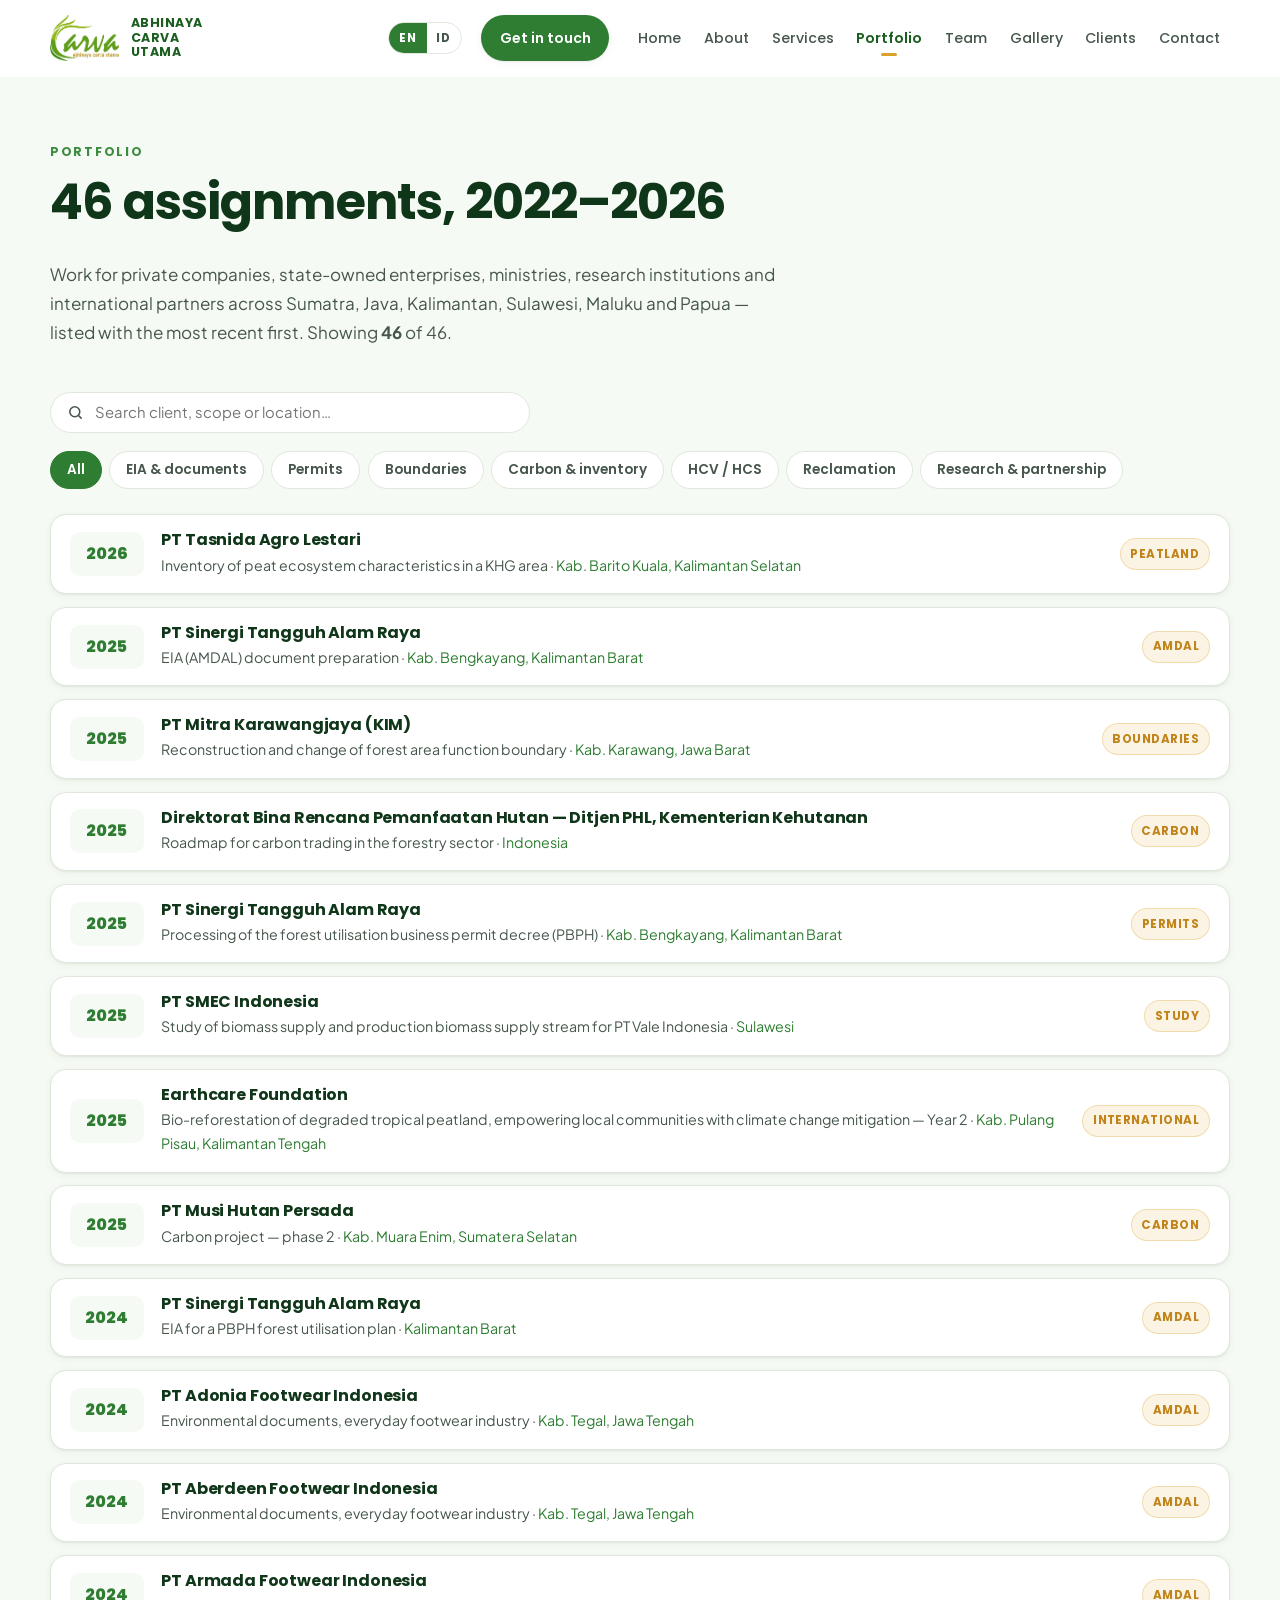
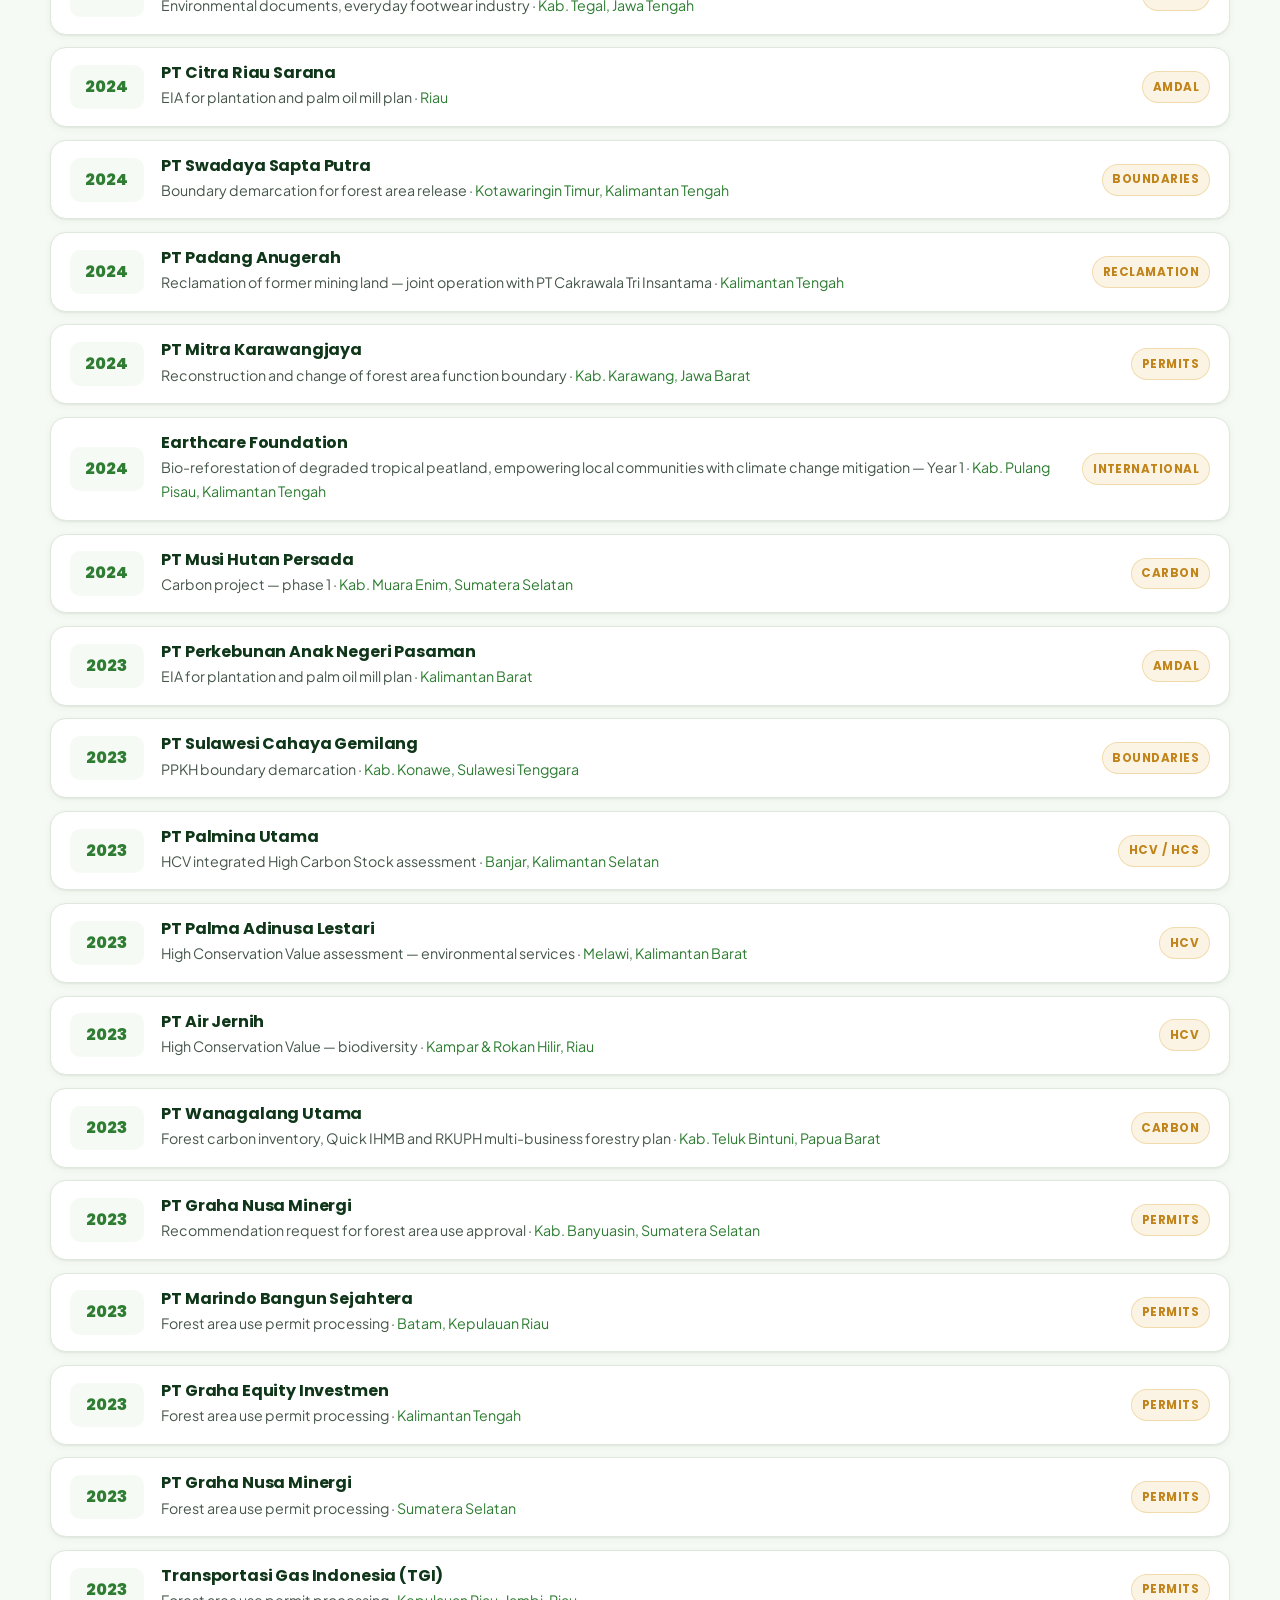
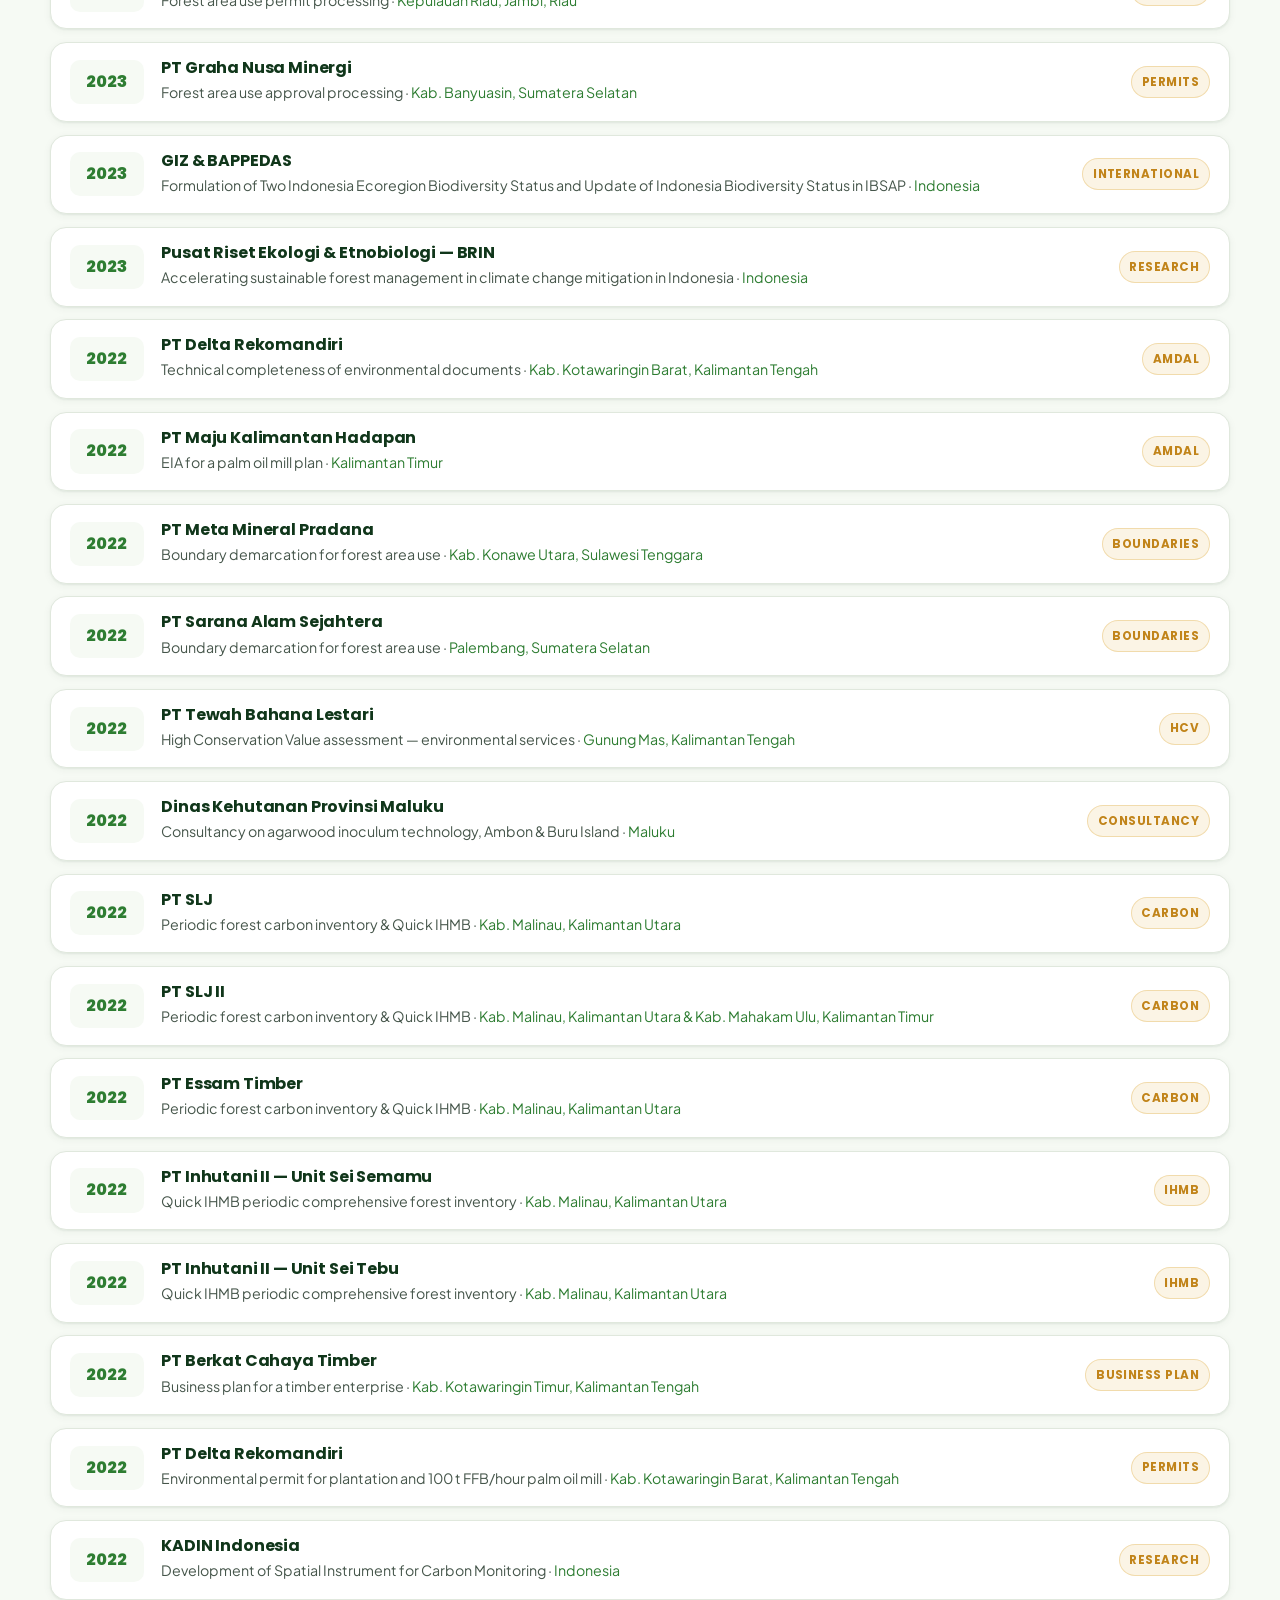
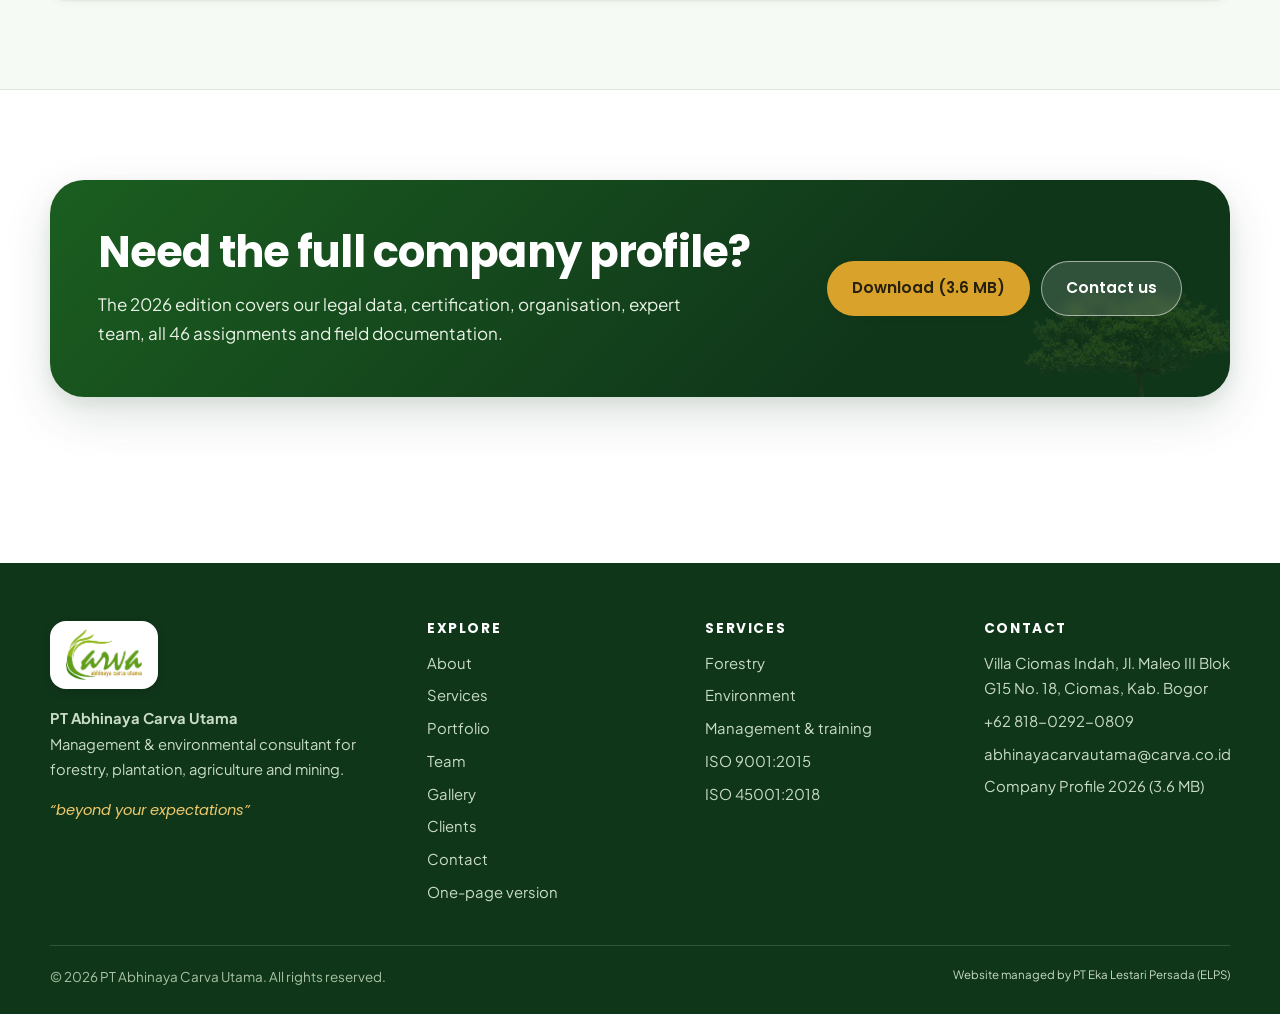
==== commit fa5a912a: "Urutkan portofolio menurut tahun, terbaru di atas 46 butir sebelumnya dikelompokkan per kategori; ki" ====
--- a/portofolio.html
+++ b/portofolio.html
@@ -65,8 +65,8 @@
       <span class="eyebrow"><span data-l="en">Portfolio</span><span data-l="id">Portofolio</span></span>
       <h1 class="page-h1"><span data-l="en">46 assignments, 2022–2026</span><span data-l="id">46 penugasan, 2022–2026</span></h1>
       <p>
-        <span data-l="en">Work for private companies, state-owned enterprises, ministries, research institutions and international partners across Sumatra, Java, Kalimantan, Sulawesi, Maluku and Papua. Showing <b class="pf-count">46</b> of 46.</span>
-        <span data-l="id">Pekerjaan untuk perusahaan swasta, BUMN, kementerian, lembaga riset, dan mitra internasional di Sumatera, Jawa, Kalimantan, Sulawesi, Maluku, dan Papua. Menampilkan <b class="pf-count">46</b> dari 46.</span>
+        <span data-l="en">Work for private companies, state-owned enterprises, ministries, research institutions and international partners across Sumatra, Java, Kalimantan, Sulawesi, Maluku and Papua — listed with the most recent first. Showing <b class="pf-count">46</b> of 46.</span>
+        <span data-l="id">Pekerjaan untuk perusahaan swasta, BUMN, kementerian, lembaga riset, dan mitra internasional di Sumatera, Jawa, Kalimantan, Sulawesi, Maluku, dan Papua — diurutkan dari yang terbaru. Menampilkan <b class="pf-count">46</b> dari 46.</span>
       </p>
     </div>
 
@@ -87,66 +87,57 @@
     </div>
 
     <div class="pf" id="pf-list">
-      <!-- AMDAL & dokumen lingkungan -->
-      <article class="pf-item" data-cat="amdal"><div class="pf-year">2022</div><div><h3>PT Delta Rekomandiri</h3><p><span data-l="en">Technical completeness of environmental documents</span><span data-l="id">Penyusunan kelengkapan teknis dokumen lingkungan</span> · <em>Kab. Kotawaringin Barat, Kalimantan Tengah</em></p></div><span class="pf-cat">AMDAL</span></article>
-      <article class="pf-item" data-cat="amdal"><div class="pf-year">2022</div><div><h3>PT Maju Kalimantan Hadapan</h3><p><span data-l="en">EIA for a palm oil mill plan</span><span data-l="id">AMDAL rencana kegiatan pabrik kelapa sawit</span> · <em>Kalimantan Timur</em></p></div><span class="pf-cat">AMDAL</span></article>
-      <article class="pf-item" data-cat="amdal"><div class="pf-year">2023</div><div><h3>PT Perkebunan Anak Negeri Pasaman</h3><p><span data-l="en">EIA for plantation and palm oil mill plan</span><span data-l="id">AMDAL rencana kegiatan kebun &amp; pabrik kelapa sawit</span> · <em>Kalimantan Barat</em></p></div><span class="pf-cat">AMDAL</span></article>
+      <!-- 2026 -->
+      <article class="pf-item" data-cat="riset"><div class="pf-year">2026</div><div><h3>PT Tasnida Agro Lestari</h3><p><span data-l="en">Inventory of peat ecosystem characteristics in a KHG area</span><span data-l="id">Inventarisasi karakteristik ekosistem gambut pada daerah KHG</span> · <em>Kab. Barito Kuala, Kalimantan Selatan</em></p></div><span class="pf-cat"><span data-l="en">Peatland</span><span data-l="id">Gambut</span></span></article>
+      <!-- 2025 -->
+      <article class="pf-item" data-cat="amdal"><div class="pf-year">2025</div><div><h3>PT Sinergi Tangguh Alam Raya</h3><p><span data-l="en">EIA (AMDAL) document preparation</span><span data-l="id">Penyusunan dokumen AMDAL</span> · <em>Kab. Bengkayang, Kalimantan Barat</em></p></div><span class="pf-cat">AMDAL</span></article>
+      <article class="pf-item" data-cat="batas"><div class="pf-year">2025</div><div><h3>PT Mitra Karawangjaya (KIM)</h3><p><span data-l="en">Reconstruction and change of forest area function boundary</span><span data-l="id">Rekonstruksi dan perubahan batas fungsi kawasan hutan</span> · <em>Kab. Karawang, Jawa Barat</em></p></div><span class="pf-cat"><span data-l="en">Boundaries</span><span data-l="id">Tata batas</span></span></article>
+      <article class="pf-item" data-cat="karbon"><div class="pf-year">2025</div><div><h3>Direktorat Bina Rencana Pemanfaatan Hutan — Ditjen PHL, Kementerian Kehutanan</h3><p><span data-l="en">Roadmap for carbon trading in the forestry sector</span><span data-l="id">Penyusunan peta jalan perdagangan karbon sektor kehutanan</span> · <em>Indonesia</em></p></div><span class="pf-cat"><span data-l="en">Carbon</span><span data-l="id">Karbon</span></span></article>
+      <article class="pf-item" data-cat="izin"><div class="pf-year">2025</div><div><h3>PT Sinergi Tangguh Alam Raya</h3><p><span data-l="en">Processing of the forest utilisation business permit decree (PBPH)</span><span data-l="id">Pengurusan SK perizinan berusaha pemanfaatan hutan</span> · <em>Kab. Bengkayang, Kalimantan Barat</em></p></div><span class="pf-cat"><span data-l="en">Permits</span><span data-l="id">Perizinan</span></span></article>
+      <article class="pf-item" data-cat="riset"><div class="pf-year">2025</div><div><h3>PT SMEC Indonesia</h3><p>Study of biomass supply and production biomass supply stream <span data-l="en">for</span><span data-l="id">a.n.</span> PT Vale Indonesia · <em>Sulawesi</em></p></div><span class="pf-cat"><span data-l="en">Study</span><span data-l="id">Kajian</span></span></article>
+      <article class="pf-item" data-cat="riset"><div class="pf-year">2025</div><div><h3>Earthcare Foundation</h3><p>Bio-reforestation of degraded tropical peatland, empowering local communities with climate change mitigation — <span data-l="en">Year 2</span><span data-l="id">Tahun 2</span> · <em>Kab. Pulang Pisau, Kalimantan Tengah</em></p></div><span class="pf-cat"><span data-l="en">International</span><span data-l="id">Internasional</span></span></article>
+      <article class="pf-item" data-cat="riset"><div class="pf-year">2025</div><div><h3>PT Musi Hutan Persada</h3><p><span data-l="en">Carbon project — phase 2</span><span data-l="id">Proyek karbon — tahap 2</span> · <em>Kab. Muara Enim, Sumatera Selatan</em></p></div><span class="pf-cat"><span data-l="en">Carbon</span><span data-l="id">Karbon</span></span></article>
+      <!-- 2024 -->
       <article class="pf-item" data-cat="amdal"><div class="pf-year">2024</div><div><h3>PT Sinergi Tangguh Alam Raya</h3><p><span data-l="en">EIA for a PBPH forest utilisation plan</span><span data-l="id">AMDAL rencana kegiatan PBPH</span> · <em>Kalimantan Barat</em></p></div><span class="pf-cat">AMDAL</span></article>
       <article class="pf-item" data-cat="amdal"><div class="pf-year">2024</div><div><h3>PT Adonia Footwear Indonesia</h3><p><span data-l="en">Environmental documents, everyday footwear industry</span><span data-l="id">Penyusunan dokumen lingkungan, industri alas kaki keperluan sehari-hari</span> · <em>Kab. Tegal, Jawa Tengah</em></p></div><span class="pf-cat">AMDAL</span></article>
       <article class="pf-item" data-cat="amdal"><div class="pf-year">2024</div><div><h3>PT Aberdeen Footwear Indonesia</h3><p><span data-l="en">Environmental documents, everyday footwear industry</span><span data-l="id">Penyusunan dokumen lingkungan, industri alas kaki keperluan sehari-hari</span> · <em>Kab. Tegal, Jawa Tengah</em></p></div><span class="pf-cat">AMDAL</span></article>
       <article class="pf-item" data-cat="amdal"><div class="pf-year">2024</div><div><h3>PT Armada Footwear Indonesia</h3><p><span data-l="en">Environmental documents, everyday footwear industry</span><span data-l="id">Penyusunan dokumen lingkungan, industri alas kaki keperluan sehari-hari</span> · <em>Kab. Tegal, Jawa Tengah</em></p></div><span class="pf-cat">AMDAL</span></article>
       <article class="pf-item" data-cat="amdal"><div class="pf-year">2024</div><div><h3>PT Citra Riau Sarana</h3><p><span data-l="en">EIA for plantation and palm oil mill plan</span><span data-l="id">AMDAL rencana kegiatan kebun &amp; pabrik kelapa sawit</span> · <em>Riau</em></p></div><span class="pf-cat">AMDAL</span></article>
-      <article class="pf-item" data-cat="amdal"><div class="pf-year">2025</div><div><h3>PT Sinergi Tangguh Alam Raya</h3><p><span data-l="en">EIA (AMDAL) document preparation</span><span data-l="id">Penyusunan dokumen AMDAL</span> · <em>Kab. Bengkayang, Kalimantan Barat</em></p></div><span class="pf-cat">AMDAL</span></article>
-
-      <!-- Tata batas -->
-      <article class="pf-item" data-cat="batas"><div class="pf-year">2022</div><div><h3>PT Meta Mineral Pradana</h3><p><span data-l="en">Boundary demarcation for forest area use</span><span data-l="id">Tata batas penggunaan kawasan hutan</span> · <em>Kab. Konawe Utara, Sulawesi Tenggara</em></p></div><span class="pf-cat"><span data-l="en">Boundaries</span><span data-l="id">Tata batas</span></span></article>
-      <article class="pf-item" data-cat="batas"><div class="pf-year">2022</div><div><h3>PT Sarana Alam Sejahtera</h3><p><span data-l="en">Boundary demarcation for forest area use</span><span data-l="id">Tata batas penggunaan kawasan hutan</span> · <em>Palembang, Sumatera Selatan</em></p></div><span class="pf-cat"><span data-l="en">Boundaries</span><span data-l="id">Tata batas</span></span></article>
+      <article class="pf-item" data-cat="batas"><div class="pf-year">2024</div><div><h3>PT Swadaya Sapta Putra</h3><p><span data-l="en">Boundary demarcation for forest area release</span><span data-l="id">Tata batas pelepasan kawasan hutan</span> · <em>Kotawaringin Timur, Kalimantan Tengah</em></p></div><span class="pf-cat"><span data-l="en">Boundaries</span><span data-l="id">Tata batas</span></span></article>
+      <article class="pf-item" data-cat="reklamasi"><div class="pf-year">2024</div><div><h3>PT Padang Anugerah</h3><p><span data-l="en">Reclamation of former mining land — joint operation with PT Cakrawala Tri Insantama</span><span data-l="id">Reklamasi lahan bekas tambang — KSO dengan PT Cakrawala Tri Insantama</span> · <em>Kalimantan Tengah</em></p></div><span class="pf-cat"><span data-l="en">Reclamation</span><span data-l="id">Reklamasi</span></span></article>
+      <article class="pf-item" data-cat="izin"><div class="pf-year">2024</div><div><h3>PT Mitra Karawangjaya</h3><p><span data-l="en">Reconstruction and change of forest area function boundary</span><span data-l="id">Rekonstruksi &amp; perubahan batas fungsi kawasan hutan</span> · <em>Kab. Karawang, Jawa Barat</em></p></div><span class="pf-cat"><span data-l="en">Permits</span><span data-l="id">Perizinan</span></span></article>
+      <article class="pf-item" data-cat="riset"><div class="pf-year">2024</div><div><h3>Earthcare Foundation</h3><p>Bio-reforestation of degraded tropical peatland, empowering local communities with climate change mitigation — <span data-l="en">Year 1</span><span data-l="id">Tahun 1</span> · <em>Kab. Pulang Pisau, Kalimantan Tengah</em></p></div><span class="pf-cat"><span data-l="en">International</span><span data-l="id">Internasional</span></span></article>
+      <article class="pf-item" data-cat="riset"><div class="pf-year">2024</div><div><h3>PT Musi Hutan Persada</h3><p><span data-l="en">Carbon project — phase 1</span><span data-l="id">Proyek karbon — tahap 1</span> · <em>Kab. Muara Enim, Sumatera Selatan</em></p></div><span class="pf-cat"><span data-l="en">Carbon</span><span data-l="id">Karbon</span></span></article>
+      <!-- 2023 -->
+      <article class="pf-item" data-cat="amdal"><div class="pf-year">2023</div><div><h3>PT Perkebunan Anak Negeri Pasaman</h3><p><span data-l="en">EIA for plantation and palm oil mill plan</span><span data-l="id">AMDAL rencana kegiatan kebun &amp; pabrik kelapa sawit</span> · <em>Kalimantan Barat</em></p></div><span class="pf-cat">AMDAL</span></article>
       <article class="pf-item" data-cat="batas"><div class="pf-year">2023</div><div><h3>PT Sulawesi Cahaya Gemilang</h3><p><span data-l="en">PPKH boundary demarcation</span><span data-l="id">Tata batas PPKH</span> · <em>Kab. Konawe, Sulawesi Tenggara</em></p></div><span class="pf-cat"><span data-l="en">Boundaries</span><span data-l="id">Tata batas</span></span></article>
-      <article class="pf-item" data-cat="batas"><div class="pf-year">2024</div><div><h3>PT Swadaya Sapta Putra</h3><p><span data-l="en">Boundary demarcation for forest area release</span><span data-l="id">Tata batas pelepasan kawasan hutan</span> · <em>Kotawaringin Timur, Kalimantan Tengah</em></p></div><span class="pf-cat"><span data-l="en">Boundaries</span><span data-l="id">Tata batas</span></span></article>
-      <article class="pf-item" data-cat="batas"><div class="pf-year">2025</div><div><h3>PT Mitra Karawangjaya (KIM)</h3><p><span data-l="en">Reconstruction and change of forest area function boundary</span><span data-l="id">Rekonstruksi dan perubahan batas fungsi kawasan hutan</span> · <em>Kab. Karawang, Jawa Barat</em></p></div><span class="pf-cat"><span data-l="en">Boundaries</span><span data-l="id">Tata batas</span></span></article>
-
-      <!-- HCV / HCS -->
-      <article class="pf-item" data-cat="hcv"><div class="pf-year">2022</div><div><h3>PT Tewah Bahana Lestari</h3><p><span data-l="en">High Conservation Value assessment — environmental services</span><span data-l="id">High Conservation Value — jasa lingkungan</span> · <em>Gunung Mas, Kalimantan Tengah</em></p></div><span class="pf-cat">HCV</span></article>
       <article class="pf-item" data-cat="hcv"><div class="pf-year">2023</div><div><h3>PT Palmina Utama</h3><p><span data-l="en">HCV integrated High Carbon Stock assessment</span><span data-l="id">HCV terintegrasi High Carbon Stock</span> · <em>Banjar, Kalimantan Selatan</em></p></div><span class="pf-cat">HCV / HCS</span></article>
       <article class="pf-item" data-cat="hcv"><div class="pf-year">2023</div><div><h3>PT Palma Adinusa Lestari</h3><p><span data-l="en">High Conservation Value assessment — environmental services</span><span data-l="id">High Conservation Value — jasa lingkungan</span> · <em>Melawi, Kalimantan Barat</em></p></div><span class="pf-cat">HCV</span></article>
       <article class="pf-item" data-cat="hcv"><div class="pf-year">2023</div><div><h3>PT Air Jernih</h3><p><span data-l="en">High Conservation Value — biodiversity</span><span data-l="id">High Conservation Value — biodiversity</span> · <em>Kampar &amp; Rokan Hilir, Riau</em></p></div><span class="pf-cat">HCV</span></article>
-
-      <!-- Karbon & IHMB -->
+      <article class="pf-item" data-cat="karbon"><div class="pf-year">2023</div><div><h3>PT Wanagalang Utama</h3><p><span data-l="en">Forest carbon inventory, Quick IHMB and RKUPH multi-business forestry plan</span><span data-l="id">Inventarisasi karbon hutan berkala, Quick IHMB, dan penyusunan RKUPH Multi Usaha Kehutanan</span> · <em>Kab. Teluk Bintuni, Papua Barat</em></p></div><span class="pf-cat"><span data-l="en">Carbon</span><span data-l="id">Karbon</span></span></article>
+      <article class="pf-item" data-cat="izin"><div class="pf-year">2023</div><div><h3>PT Graha Nusa Minergi</h3><p><span data-l="en">Recommendation request for forest area use approval</span><span data-l="id">Pengurusan permohonan rekomendasi persetujuan penggunaan kawasan hutan</span> · <em>Kab. Banyuasin, Sumatera Selatan</em></p></div><span class="pf-cat"><span data-l="en">Permits</span><span data-l="id">Perizinan</span></span></article>
+      <article class="pf-item" data-cat="izin"><div class="pf-year">2023</div><div><h3>PT Marindo Bangun Sejahtera</h3><p><span data-l="en">Forest area use permit processing</span><span data-l="id">Pengurusan perizinan penggunaan kawasan hutan</span> · <em>Batam, Kepulauan Riau</em></p></div><span class="pf-cat"><span data-l="en">Permits</span><span data-l="id">Perizinan</span></span></article>
+      <article class="pf-item" data-cat="izin"><div class="pf-year">2023</div><div><h3>PT Graha Equity Investmen</h3><p><span data-l="en">Forest area use permit processing</span><span data-l="id">Pengurusan perizinan penggunaan kawasan hutan</span> · <em>Kalimantan Tengah</em></p></div><span class="pf-cat"><span data-l="en">Permits</span><span data-l="id">Perizinan</span></span></article>
+      <article class="pf-item" data-cat="izin"><div class="pf-year">2023</div><div><h3>PT Graha Nusa Minergi</h3><p><span data-l="en">Forest area use permit processing</span><span data-l="id">Pengurusan perizinan penggunaan kawasan hutan</span> · <em>Sumatera Selatan</em></p></div><span class="pf-cat"><span data-l="en">Permits</span><span data-l="id">Perizinan</span></span></article>
+      <article class="pf-item" data-cat="izin"><div class="pf-year">2023</div><div><h3>Transportasi Gas Indonesia (TGI)</h3><p><span data-l="en">Forest area use permit processing</span><span data-l="id">Pengurusan perizinan penggunaan kawasan hutan</span> · <em>Kepulauan Riau, Jambi, Riau</em></p></div><span class="pf-cat"><span data-l="en">Permits</span><span data-l="id">Perizinan</span></span></article>
+      <article class="pf-item" data-cat="izin"><div class="pf-year">2023</div><div><h3>PT Graha Nusa Minergi</h3><p><span data-l="en">Forest area use approval processing</span><span data-l="id">Pengurusan persetujuan penggunaan kawasan hutan</span> · <em>Kab. Banyuasin, Sumatera Selatan</em></p></div><span class="pf-cat"><span data-l="en">Permits</span><span data-l="id">Perizinan</span></span></article>
+      <article class="pf-item" data-cat="riset"><div class="pf-year">2023</div><div><h3>GIZ &amp; BAPPEDAS</h3><p>Formulation of Two Indonesia Ecoregion Biodiversity Status and Update of Indonesia Biodiversity Status in IBSAP · <em>Indonesia</em></p></div><span class="pf-cat"><span data-l="en">International</span><span data-l="id">Internasional</span></span></article>
+      <article class="pf-item" data-cat="riset"><div class="pf-year">2023</div><div><h3>Pusat Riset Ekologi &amp; Etnobiologi — BRIN</h3><p><span data-l="en">Accelerating sustainable forest management in climate change mitigation in Indonesia</span><span data-l="id">Akselerasi pengelolaan hutan lestari dalam mitigasi perubahan iklim di Indonesia</span> · <em>Indonesia</em></p></div><span class="pf-cat"><span data-l="en">Research</span><span data-l="id">Riset</span></span></article>
+      <!-- 2022 -->
+      <article class="pf-item" data-cat="amdal"><div class="pf-year">2022</div><div><h3>PT Delta Rekomandiri</h3><p><span data-l="en">Technical completeness of environmental documents</span><span data-l="id">Penyusunan kelengkapan teknis dokumen lingkungan</span> · <em>Kab. Kotawaringin Barat, Kalimantan Tengah</em></p></div><span class="pf-cat">AMDAL</span></article>
+      <article class="pf-item" data-cat="amdal"><div class="pf-year">2022</div><div><h3>PT Maju Kalimantan Hadapan</h3><p><span data-l="en">EIA for a palm oil mill plan</span><span data-l="id">AMDAL rencana kegiatan pabrik kelapa sawit</span> · <em>Kalimantan Timur</em></p></div><span class="pf-cat">AMDAL</span></article>
+      <article class="pf-item" data-cat="batas"><div class="pf-year">2022</div><div><h3>PT Meta Mineral Pradana</h3><p><span data-l="en">Boundary demarcation for forest area use</span><span data-l="id">Tata batas penggunaan kawasan hutan</span> · <em>Kab. Konawe Utara, Sulawesi Tenggara</em></p></div><span class="pf-cat"><span data-l="en">Boundaries</span><span data-l="id">Tata batas</span></span></article>
+      <article class="pf-item" data-cat="batas"><div class="pf-year">2022</div><div><h3>PT Sarana Alam Sejahtera</h3><p><span data-l="en">Boundary demarcation for forest area use</span><span data-l="id">Tata batas penggunaan kawasan hutan</span> · <em>Palembang, Sumatera Selatan</em></p></div><span class="pf-cat"><span data-l="en">Boundaries</span><span data-l="id">Tata batas</span></span></article>
+      <article class="pf-item" data-cat="hcv"><div class="pf-year">2022</div><div><h3>PT Tewah Bahana Lestari</h3><p><span data-l="en">High Conservation Value assessment — environmental services</span><span data-l="id">High Conservation Value — jasa lingkungan</span> · <em>Gunung Mas, Kalimantan Tengah</em></p></div><span class="pf-cat">HCV</span></article>
       <article class="pf-item" data-cat="karbon"><div class="pf-year">2022</div><div><h3>Dinas Kehutanan Provinsi Maluku</h3><p><span data-l="en">Consultancy on agarwood inoculum technology, Ambon &amp; Buru Island</span><span data-l="id">Jasa konsultasi penerapan teknologi pembuatan inokula gaharu, Ambon &amp; Pulau Buru</span> · <em>Maluku</em></p></div><span class="pf-cat"><span data-l="en">Consultancy</span><span data-l="id">Konsultasi</span></span></article>
       <article class="pf-item" data-cat="karbon"><div class="pf-year">2022</div><div><h3>PT SLJ</h3><p><span data-l="en">Periodic forest carbon inventory &amp; Quick IHMB</span><span data-l="id">Inventarisasi karbon hutan berkala &amp; Quick IHMB</span> · <em>Kab. Malinau, Kalimantan Utara</em></p></div><span class="pf-cat"><span data-l="en">Carbon</span><span data-l="id">Karbon</span></span></article>
       <article class="pf-item" data-cat="karbon"><div class="pf-year">2022</div><div><h3>PT SLJ II</h3><p><span data-l="en">Periodic forest carbon inventory &amp; Quick IHMB</span><span data-l="id">Inventarisasi karbon hutan berkala &amp; Quick IHMB</span> · <em>Kab. Malinau, Kalimantan Utara &amp; Kab. Mahakam Ulu, Kalimantan Timur</em></p></div><span class="pf-cat"><span data-l="en">Carbon</span><span data-l="id">Karbon</span></span></article>
       <article class="pf-item" data-cat="karbon"><div class="pf-year">2022</div><div><h3>PT Essam Timber</h3><p><span data-l="en">Periodic forest carbon inventory &amp; Quick IHMB</span><span data-l="id">Inventarisasi karbon hutan berkala &amp; Quick IHMB</span> · <em>Kab. Malinau, Kalimantan Utara</em></p></div><span class="pf-cat"><span data-l="en">Carbon</span><span data-l="id">Karbon</span></span></article>
       <article class="pf-item" data-cat="karbon"><div class="pf-year">2022</div><div><h3>PT Inhutani II — Unit Sei Semamu</h3><p><span data-l="en">Quick IHMB periodic comprehensive forest inventory</span><span data-l="id">Quick IHMB — Inventarisasi Hutan Menyeluruh Berkala</span> · <em>Kab. Malinau, Kalimantan Utara</em></p></div><span class="pf-cat">IHMB</span></article>
       <article class="pf-item" data-cat="karbon"><div class="pf-year">2022</div><div><h3>PT Inhutani II — Unit Sei Tebu</h3><p><span data-l="en">Quick IHMB periodic comprehensive forest inventory</span><span data-l="id">Quick IHMB — Inventarisasi Hutan Menyeluruh Berkala</span> · <em>Kab. Malinau, Kalimantan Utara</em></p></div><span class="pf-cat">IHMB</span></article>
-      <article class="pf-item" data-cat="karbon"><div class="pf-year">2023</div><div><h3>PT Wanagalang Utama</h3><p><span data-l="en">Forest carbon inventory, Quick IHMB and RKUPH multi-business forestry plan</span><span data-l="id">Inventarisasi karbon hutan berkala, Quick IHMB, dan penyusunan RKUPH Multi Usaha Kehutanan</span> · <em>Kab. Teluk Bintuni, Papua Barat</em></p></div><span class="pf-cat"><span data-l="en">Carbon</span><span data-l="id">Karbon</span></span></article>
-      <article class="pf-item" data-cat="karbon"><div class="pf-year">2025</div><div><h3>Direktorat Bina Rencana Pemanfaatan Hutan — Ditjen PHL, Kementerian Kehutanan</h3><p><span data-l="en">Roadmap for carbon trading in the forestry sector</span><span data-l="id">Penyusunan peta jalan perdagangan karbon sektor kehutanan</span> · <em>Indonesia</em></p></div><span class="pf-cat"><span data-l="en">Carbon</span><span data-l="id">Karbon</span></span></article>
       <article class="pf-item" data-cat="karbon"><div class="pf-year">2022</div><div><h3>PT Berkat Cahaya Timber</h3><p><span data-l="en">Business plan for a timber enterprise</span><span data-l="id">Penyusunan business plan usaha kayu</span> · <em>Kab. Kotawaringin Timur, Kalimantan Tengah</em></p></div><span class="pf-cat">Business Plan</span></article>
-
-      <!-- Reklamasi -->
-      <article class="pf-item" data-cat="reklamasi"><div class="pf-year">2024</div><div><h3>PT Padang Anugerah</h3><p><span data-l="en">Reclamation of former mining land — joint operation with PT Cakrawala Tri Insantama</span><span data-l="id">Reklamasi lahan bekas tambang — KSO dengan PT Cakrawala Tri Insantama</span> · <em>Kalimantan Tengah</em></p></div><span class="pf-cat"><span data-l="en">Reclamation</span><span data-l="id">Reklamasi</span></span></article>
-
-      <!-- Perizinan -->
       <article class="pf-item" data-cat="izin"><div class="pf-year">2022</div><div><h3>PT Delta Rekomandiri</h3><p><span data-l="en">Environmental permit for plantation and 100 t FFB/hour palm oil mill</span><span data-l="id">Penyusunan izin lingkungan pembangunan perkebunan &amp; pabrik pengolahan kelapa sawit kapasitas 100 ton TBS/jam</span> · <em>Kab. Kotawaringin Barat, Kalimantan Tengah</em></p></div><span class="pf-cat"><span data-l="en">Permits</span><span data-l="id">Perizinan</span></span></article>
-      <article class="pf-item" data-cat="izin"><div class="pf-year">2023</div><div><h3>PT Graha Nusa Minergi</h3><p><span data-l="en">Recommendation request for forest area use approval</span><span data-l="id">Pengurusan permohonan rekomendasi persetujuan penggunaan kawasan hutan</span> · <em>Kab. Banyuasin, Sumatera Selatan</em></p></div><span class="pf-cat"><span data-l="en">Permits</span><span data-l="id">Perizinan</span></span></article>
-      <article class="pf-item" data-cat="izin"><div class="pf-year">2023</div><div><h3>PT Marindo Bangun Sejahtera</h3><p><span data-l="en">Forest area use permit processing</span><span data-l="id">Pengurusan perizinan penggunaan kawasan hutan</span> · <em>Batam, Kepulauan Riau</em></p></div><span class="pf-cat"><span data-l="en">Permits</span><span data-l="id">Perizinan</span></span></article>
-      <article class="pf-item" data-cat="izin"><div class="pf-year">2023</div><div><h3>PT Graha Equity Investmen</h3><p><span data-l="en">Forest area use permit processing</span><span data-l="id">Pengurusan perizinan penggunaan kawasan hutan</span> · <em>Kalimantan Tengah</em></p></div><span class="pf-cat"><span data-l="en">Permits</span><span data-l="id">Perizinan</span></span></article>
-      <article class="pf-item" data-cat="izin"><div class="pf-year">2023</div><div><h3>PT Graha Nusa Minergi</h3><p><span data-l="en">Forest area use permit processing</span><span data-l="id">Pengurusan perizinan penggunaan kawasan hutan</span> · <em>Sumatera Selatan</em></p></div><span class="pf-cat"><span data-l="en">Permits</span><span data-l="id">Perizinan</span></span></article>
-      <article class="pf-item" data-cat="izin"><div class="pf-year">2023</div><div><h3>Transportasi Gas Indonesia (TGI)</h3><p><span data-l="en">Forest area use permit processing</span><span data-l="id">Pengurusan perizinan penggunaan kawasan hutan</span> · <em>Kepulauan Riau, Jambi, Riau</em></p></div><span class="pf-cat"><span data-l="en">Permits</span><span data-l="id">Perizinan</span></span></article>
-      <article class="pf-item" data-cat="izin"><div class="pf-year">2023</div><div><h3>PT Graha Nusa Minergi</h3><p><span data-l="en">Forest area use approval processing</span><span data-l="id">Pengurusan persetujuan penggunaan kawasan hutan</span> · <em>Kab. Banyuasin, Sumatera Selatan</em></p></div><span class="pf-cat"><span data-l="en">Permits</span><span data-l="id">Perizinan</span></span></article>
-      <article class="pf-item" data-cat="izin"><div class="pf-year">2024</div><div><h3>PT Mitra Karawangjaya</h3><p><span data-l="en">Reconstruction and change of forest area function boundary</span><span data-l="id">Rekonstruksi &amp; perubahan batas fungsi kawasan hutan</span> · <em>Kab. Karawang, Jawa Barat</em></p></div><span class="pf-cat"><span data-l="en">Permits</span><span data-l="id">Perizinan</span></span></article>
-      <article class="pf-item" data-cat="izin"><div class="pf-year">2025</div><div><h3>PT Sinergi Tangguh Alam Raya</h3><p><span data-l="en">Processing of the forest utilisation business permit decree (PBPH)</span><span data-l="id">Pengurusan SK perizinan berusaha pemanfaatan hutan</span> · <em>Kab. Bengkayang, Kalimantan Barat</em></p></div><span class="pf-cat"><span data-l="en">Permits</span><span data-l="id">Perizinan</span></span></article>
-
-      <!-- Riset & kerja sama -->
       <article class="pf-item" data-cat="riset"><div class="pf-year">2022</div><div><h3>KADIN Indonesia</h3><p>Development of Spatial Instrument for Carbon Monitoring · <em>Indonesia</em></p></div><span class="pf-cat"><span data-l="en">Research</span><span data-l="id">Riset</span></span></article>
-      <article class="pf-item" data-cat="riset"><div class="pf-year">2023</div><div><h3>GIZ &amp; BAPPEDAS</h3><p>Formulation of Two Indonesia Ecoregion Biodiversity Status and Update of Indonesia Biodiversity Status in IBSAP · <em>Indonesia</em></p></div><span class="pf-cat"><span data-l="en">International</span><span data-l="id">Internasional</span></span></article>
-      <article class="pf-item" data-cat="riset"><div class="pf-year">2023</div><div><h3>Pusat Riset Ekologi &amp; Etnobiologi — BRIN</h3><p><span data-l="en">Accelerating sustainable forest management in climate change mitigation in Indonesia</span><span data-l="id">Akselerasi pengelolaan hutan lestari dalam mitigasi perubahan iklim di Indonesia</span> · <em>Indonesia</em></p></div><span class="pf-cat"><span data-l="en">Research</span><span data-l="id">Riset</span></span></article>
-      <article class="pf-item" data-cat="riset"><div class="pf-year">2024</div><div><h3>Earthcare Foundation</h3><p>Bio-reforestation of degraded tropical peatland, empowering local communities with climate change mitigation — <span data-l="en">Year 1</span><span data-l="id">Tahun 1</span> · <em>Kab. Pulang Pisau, Kalimantan Tengah</em></p></div><span class="pf-cat"><span data-l="en">International</span><span data-l="id">Internasional</span></span></article>
-      <article class="pf-item" data-cat="riset"><div class="pf-year">2024</div><div><h3>PT Musi Hutan Persada</h3><p><span data-l="en">Carbon project — phase 1</span><span data-l="id">Proyek karbon — tahap 1</span> · <em>Kab. Muara Enim, Sumatera Selatan</em></p></div><span class="pf-cat"><span data-l="en">Carbon</span><span data-l="id">Karbon</span></span></article>
-      <article class="pf-item" data-cat="riset"><div class="pf-year">2025</div><div><h3>PT SMEC Indonesia</h3><p>Study of biomass supply and production biomass supply stream <span data-l="en">for</span><span data-l="id">a.n.</span> PT Vale Indonesia · <em>Sulawesi</em></p></div><span class="pf-cat"><span data-l="en">Study</span><span data-l="id">Kajian</span></span></article>
-      <article class="pf-item" data-cat="riset"><div class="pf-year">2025</div><div><h3>Earthcare Foundation</h3><p>Bio-reforestation of degraded tropical peatland, empowering local communities with climate change mitigation — <span data-l="en">Year 2</span><span data-l="id">Tahun 2</span> · <em>Kab. Pulang Pisau, Kalimantan Tengah</em></p></div><span class="pf-cat"><span data-l="en">International</span><span data-l="id">Internasional</span></span></article>
-      <article class="pf-item" data-cat="riset"><div class="pf-year">2025</div><div><h3>PT Musi Hutan Persada</h3><p><span data-l="en">Carbon project — phase 2</span><span data-l="id">Proyek karbon — tahap 2</span> · <em>Kab. Muara Enim, Sumatera Selatan</em></p></div><span class="pf-cat"><span data-l="en">Carbon</span><span data-l="id">Karbon</span></span></article>
-      <article class="pf-item" data-cat="riset"><div class="pf-year">2026</div><div><h3>PT Tasnida Agro Lestari</h3><p><span data-l="en">Inventory of peat ecosystem characteristics in a KHG area</span><span data-l="id">Inventarisasi karakteristik ekosistem gambut pada daerah KHG</span> · <em>Kab. Barito Kuala, Kalimantan Selatan</em></p></div><span class="pf-cat"><span data-l="en">Peatland</span><span data-l="id">Gambut</span></span></article>
-
       <p class="pf-empty is-hidden"><span data-l="en">No assignment matches that search.</span><span data-l="id">Tidak ada penugasan yang cocok dengan pencarian itu.</span></p>
     </div>
   </div>
